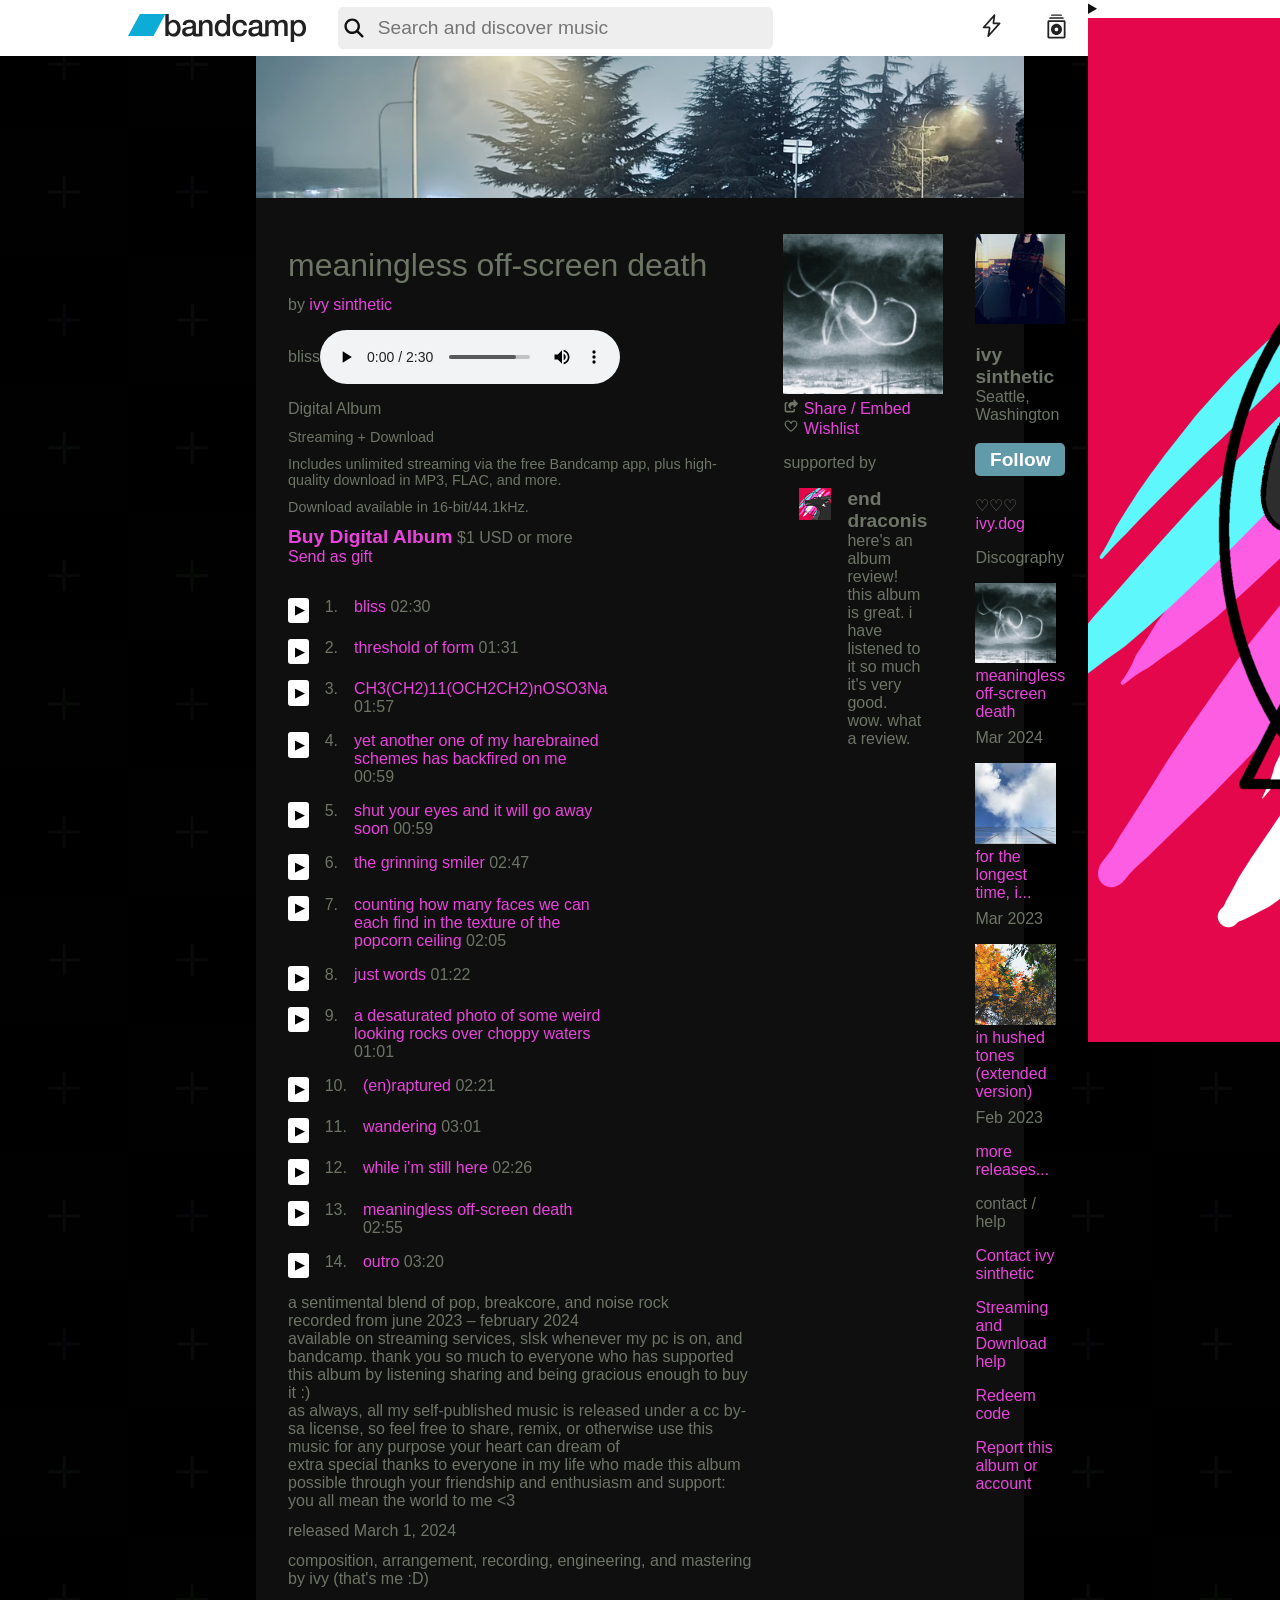
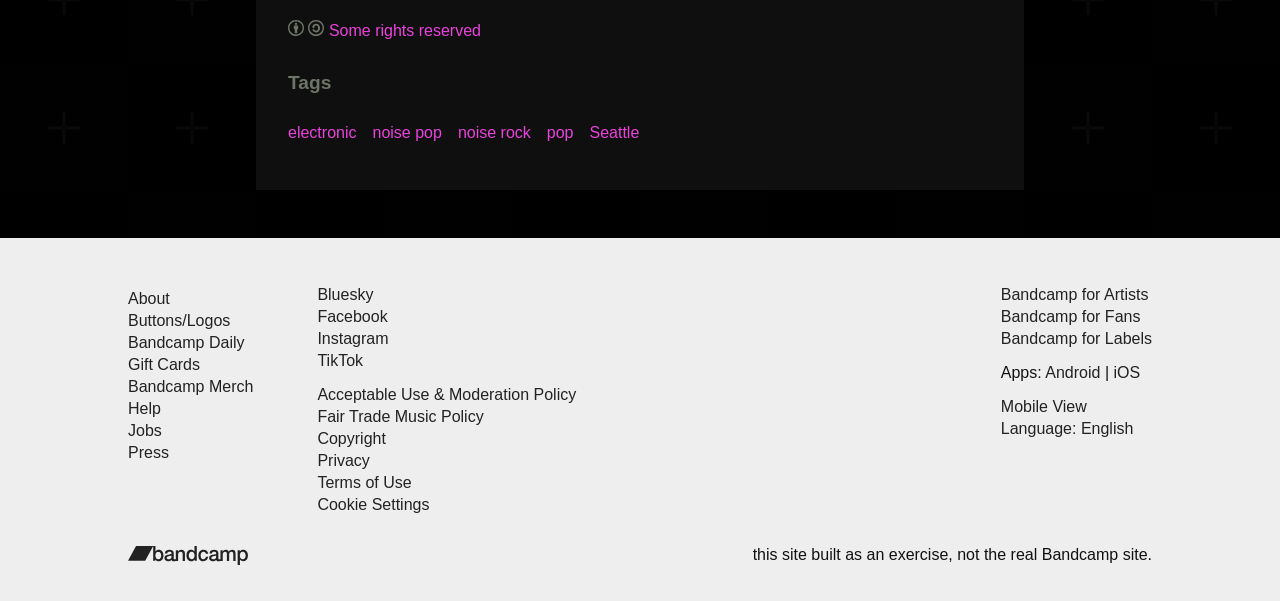
==== bandcamp/index.html @ 506db510 "bandcamp" ====
<!DOCTYPE html>
<html lang="en">
    <head>
        <meta charset="utf-8">
        <meta name="viewport" content="width=device-width, initial-scale=1.0">
        <title>meaningless off-screen death | ivy sinthetic (mimic)</title>
        <base href="/bandcamp/">
        <link href="/reset.css" rel="stylesheet">
        <link href="bandcamp.css" rel="stylesheet">
        <link rel="icon" href="resources/album.avif">
    </head>
    <body>
        <!--
        original page: https://ivysinthetic.bandcamp.com/album/meaningless-off-screen-death (listen to the album!!!)
        
        this project is mimicking a real Bandcamp page for fun and for practice
        
        check the about page for more details (linked in footer)
        -->
        <header>
            <a href="/bandcamp">
                <h1 aria-label="Home">
                    <svg xmlns="http://www.w3.org/2000/svg" width="120" viewBox="0 0 795 125" role="img" aria-label="Bandcamp wordmark">
                        <path fill="var(--blue)" d="M113.88 98.17H0L53.18 0h113.88z" class="tent"></path>
                        <path fill="var(--foreground-light)" d="M166.76 0h15.21v36.44h.27c4.14-6.9 12.81-11.18 20.55-11.18 21.75 0 32.3 17.13 32.3 37.97 0 19.19-9.34 37.27-29.76 37.27-9.34 0-19.35-2.34-23.9-11.73h-.26v9.8h-14.41zm34.03 37.69c-12.8 0-19.35 10.08-19.35 25.26 0 14.36 7.07 25.13 19.35 25.13 13.88 0 19.09-12.7 19.09-25.13-.01-12.97-6.55-25.26-19.1-25.26zm152.15-12.24c-9.07 0-16.95 4.83-21.49 12.7l-.26-.27v-10.5h-14.42v60.8c-8.67.1-9.48.1-10.14.1-2.8 0-3.6-1.53-3.6-5.4V46.17c0-15.04-14.15-20.71-27.63-20.71-15.22 0-30.3 5.38-31.36 23.75h15.2c.68-7.73 6.68-11.32 15.22-11.32 6.14 0 14.28 1.52 14.28 9.66 0 9.25-9.74 8-20.68 10.08-12.82 1.52-26.56 4.42-26.56 22.22 0 13.95 11.2 20.85 23.62 20.85 8.14 0 17.88-2.62 23.9-8.69 1.19 6.49 5.6 8.7 11.73 8.7 2.54 0 7.34-.97 31.14-1.8v-.14h.1v-42.1c0-10.5 6.54-18.78 16.68-18.78 8.94 0 13.21 4.83 13.48 16.01v44.87h15.22v-49c.03-16.02-9.45-24.3-24.4-24.3l-.03-.01Zm-65.1 49.3c0 9.93-10.41 13.52-17.08 13.52-5.34 0-14.02-2.07-14.02-9.11 0-8.29 5.87-10.77 12.41-11.88 6.68-1.24 14.02-1.1 18.69-4.27v11.73Zm167.87 23.82H441.3v-9.66h-.27c-4 8.14-12.68 11.6-21.35 11.6-21.75 0-32.3-16.72-32.3-38.11 0-25.82 14.81-37.14 29.9-37.14 8.67 0 18.28 3.32 22.95 11.18h.27V0h15.21zm-34.03-10.49c13.61 0 19.35-12.84 19.35-25.27 0-15.73-7.34-25.13-19.08-25.13-14.29 0-19.36 13.12-19.36 25.96 0 12.29 5.87 24.44 19.1 24.44zm94.49-36.81c-1.2-8.7-7.34-13.4-15.75-13.4-7.88 0-18.95 4.29-18.95 25.96 0 11.88 5.07 24.44 18.28 24.44 8.81 0 14.95-6.08 16.42-16.3h15.21c-2.8 18.5-13.88 28.72-31.63 28.72-21.62 0-33.5-15.87-33.5-36.86 0-21.53 11.35-38.38 34.04-38.38 16.01 0 29.63 8.29 31.1 25.82h-15.23Zm173.51-25.82c-10 0-16.55 4.56-21.62 11.87-3.07-8.14-10.94-11.87-19.35-11.87-10.95 0-16.69 4.83-21.22 11.87h-.4V27.4h-14.42v60.78c-8.68.1-9.49.1-10.15.1-2.8 0-3.6-1.52-3.6-5.38V46.16c0-15.04-14.15-20.71-27.63-20.71-15.21 0-30.3 5.38-31.37 23.75h15.22c.67-7.73 6.68-11.33 15.22-11.33 6.13 0 14.28 1.53 14.28 9.67 0 9.25-9.75 8-20.7 10.08-12.8 1.52-26.55 4.42-26.55 22.22 0 13.95 11.21 20.85 23.62 20.85 8.14 0 17.89-2.62 23.9-8.69 1.2 6.49 5.6 8.7 11.74 8.7 2.53 0 7.34-.97 30.92-1.8v-.14h.31V56.38c0-11.87 7.21-18.5 15.09-18.5 9.2 0 12.14 5.24 12.14 15.05v45.83h15.21V56.93c0-12.01 4.4-19.05 14.68-19.05 11.88 0 12.55 7.87 12.55 19.2v41.68h15.21V49.48c.01-17.4-8.53-24.03-23.07-24.03zm-105.97 49.3c0 9.93-10.4 13.52-17.08 13.52-5.34 0-14.01-2.08-14.01-9.11 0-8.29 5.87-10.77 12.4-11.88 6.68-1.24 14.02-1.1 18.7-4.27v11.73Zm142.81-47.36h14.41v9.66h.27c4.27-8.14 12.54-11.6 21.35-11.6 21.76 0 32.3 17.12 32.3 37.97 0 19.19-9.35 37.27-29.76 37.27-8.8 0-18.29-3.31-23.09-11.17h-.27v35.6h-15.21V27.4Zm34.03 10.48c-12.81 0-19.35 10.09-19.35 25.27 0 14.35 7.07 25.13 19.35 25.13 13.88 0 19.09-12.7 19.09-25.13 0-12.97-6.55-25.27-19.1-25.27z"></path>
                    </svg>
                </h1>
            </a>
            <label for="search">
                <svg xmlns="http://www.w3.org/2000/svg" viewBox="0 0 640 640" fill="var(--foreground)" role="img" aria-label="Search"><!--!Font Awesome Free v7.3.1 by @fontawesome - https://fontawesome.com License - https://fontawesome.com/license/free Copyright 2026 Fonticons, Inc.-->
                    <path d="M480 272C480 317.9 465.1 360.3 440 394.7L566.6 521.4C579.1 533.9 579.1 554.2 566.6 566.7C554.1 579.2 533.8 579.2 521.3 566.7L394.7 440C360.3 465.1 317.9 480 272 480C157.1 480 64 386.9 64 272C64 157.1 157.1 64 272 64C386.9 64 480 157.1 480 272zM272 416C351.5 416 416 351.5 416 272C416 192.5 351.5 128 272 128C192.5 128 128 192.5 128 272C128 351.5 192.5 416 272 416z"/>
                </svg>
                <input id="search" placeholder="Search and discover music">
            </label>
            
            <a href="404.html" aria-label="Feed">
                <svg data-v-fc423256="" xmlns="http://www.w3.org/2000/svg" width="24" height="24" fill="var(--foreground-light)" viewBox="0 0 24 24" role="img" aria-hidden="true">
                    <path fill-rule="evenodd" stroke="none" d="M10.5 13c.285.338.247.81.172 1.246l-.67 3.894 6.787-7.6H14.02c-.432 0-.985-.009-1.27-.334-.398-.454-.274-.933-.217-1.362l.483-3.67-6.529 7.318h2.707c.442 0 .958.095 1.306.508m4.342-10.206c.09-.684-.757-1.072-1.216-.558l-9.447 10.59a.7.7 0 0 0 .522 1.166h4.493l-1.142 6.643c-.119.693.744 1.11 1.212.585l9.834-11.014a.7.7 0 0 0-.522-1.166H14.02z" clip-rule="evenodd"></path>
                </svg>
            </a>
            <a href="404.html" aria-label="Collection">
                <svg data-v-fc423256="" xmlns="http://www.w3.org/2000/svg" width="24" height="24" fill="var(--foreground-light)" viewBox="0 0 24 24" role="img" aria-hidden="true">
                    <path fill-rule="evenodd" d="M4.657 8.31c0-.7.567-1.269 1.268-1.269H18.91c.7 0 1.268.568 1.268 1.269v13.187c0 .7-.567 1.268-1.268 1.268H5.925c-.7 0-1.268-.568-1.268-1.268zm1.521.253v12.68h12.479V8.563z" clip-rule="evenodd"></path>
                    <path d="M18.64 5.088v.608H6.195v-.608c0-.337.348-.61.778-.61h10.889c.43 0 .778.273.778.61"></path>
                    <path d="M17.084 2.678v.508H7.751v-.508c0-.28.348-.507.778-.507h7.777c.43 0 .778.227.778.507"></path>
                    <path fill-rule="evenodd" d="M12.418 13.33c-.823 0-1.529.683-1.529 1.573s.706 1.573 1.529 1.573c.822 0 1.528-.682 1.528-1.573s-.706-1.573-1.528-1.573m-4.694 1.573c0-2.595 2.08-4.738 4.694-4.738s4.694 2.143 4.694 4.738-2.08 4.74-4.694 4.74-4.694-2.144-4.694-4.74" clip-rule="evenodd"></path>
                </svg>
            </a>
            <details id="profile" aria-label="Profile">
                <summary>
                    <img src="resources/pfp.png" alt="your profile picture">
                </summary>
                <div>
                    <ul>
                        <li>
                            <a href="404.html">
                                <div>end draconis</div>
                                <div>View collection</div>
                            </a>
                        </li>
                        <li>
                            <a href="404.html">Purchases</a>
                        </li>
                        <li class="separator" aria-hidden="true"></li>
                        <li>
                            <a href="404.html">Help</a>
                        </li>
                        <li>
                            <a href="404.html">Settings</a>
                        </li>
                        <li>
                            <a href="404.html">Language: English</a>
                        </li>
                        <li>
                            <a href="404.html">Log Out</a>
                        </li>
                    </ul>
                </div>
            </details>
        </header>
        <main>
            <a href="https://ivysinthetic.bandcamp.com/">
                <img src="resources/theme_background.avif" alt="ivy sinthetic">
            </a>
            <div>
                <div id="track">
                    <h2>meaningless off-screen death</h2>
                    <p>by <a href="https://ivysinthetic.bandcamp.com/">ivy sinthetic</a></p>
                    <!-- im not implementing a custom JS player. <audio> is better anyways. -->
                    <div id="player">
                        <a class="textAnchor" href="https://ivysinthetic.bandcamp.com/track/bliss">bliss</a>
                        <audio controls src="resources/ivy sinthetic - bliss.mp3">
                            <a href="https://ivysinthetic.bandcamp.com/track/bliss">bliss - ivy sinthetic</a>
                        </audio>
                    </div>
                    <a class="textAnchor" href="https://ivysinthetic.bandcamp.com/album/meaningless-off-screen-death">Digital Album</a>
                    <p class="smallText">
                        Streaming + Download
                    </p>
                    <!-- you can't stop me from adding an oxford comma -->
                    <p class="smallText">
                        Includes unlimited streaming via the free Bandcamp app, plus high-quality download
                        in MP3, FLAC, and more.
                    </p>
                    <p class="smallText">
                        Download available in 16-bit/44.1kHz.
                    </p>
                    
                    <a class="bigText" href="https://ivysinthetic.bandcamp.com/album/meaningless-off-screen-death">Buy Digital Album</a> <span>$1 USD or more</span>
                    <br>
                    <a href="https://ivysinthetic.bandcamp.com/album/meaningless-off-screen-death">Send as gift</a>
                    
                    <ul>
                        <li>
                            <button aria-label="Play">▶</button>
                            <span>1.</span>
                            <span>
                                <a href="https://ivysinthetic.bandcamp.com/track/bliss">bliss</a>
                                02:30
                            </span>
                            <span class="hidden">
                                <details>
                                    <summary>lyrics</summary>
                                </details>
                                <a href="https://ivysinthetic.bandcamp.com/track/bliss">buy track</a>
                            </span>
                        </li>
                        <li class="lyrics">
                            <p>
                                it wasn't hard at the start of all of this to imagine that things would change
                                but now that i'm here, i'm not worried anymore

                                it all just washes over me
                                i am filled with

                                bliss
                                and selflessness, all coalescing into a lovely and unsuspecting
                                mist
                                it's never been this clear to me, ah
                            </p>
                        </li>
                        <li>
                            <button aria-label="Play">▶</button>
                            <span>2.</span>
                            <span>
                                <a href="https://ivysinthetic.bandcamp.com/track/threshold-of-form">threshold of form</a>
                                01:31
                            </span>
                            <span class="hidden">
                                <details>
                                    <summary>lyrics</summary>
                                </details>
                                <a href="https://ivysinthetic.bandcamp.com/track/threshold-of-form">buy track</a>
                            </span>
                        </li>
                        <li class="lyrics">
                            <p>
                                how much
                                how loud
                                how hard
                                do you think
                                do you think i'm real yet?

                                how much do i need to bare my soul to you?
                                how loud do i need to scream my songs for you?
                                how hard do i have to let you fuck me?
                                just to think that i'm real
                            </p>
                        </li>
                        <li>
                            <button aria-label="Play">▶</button>
                            <span>3.</span>
                            <span>
                                <a href="https://ivysinthetic.bandcamp.com/track/ch3-ch2-11-och2ch2-noso3na">CH3(CH2)11(OCH2CH2)nOSO3Na</a>
                                01:57
                            </span>
                            <span class="hidden">
                                <details>
                                    <summary>lyrics</summary>
                                </details>
                                <a href="https://ivysinthetic.bandcamp.com/track/ch3-ch2-11-och2ch2-noso3na">buy track</a>
                            </span>
                        </li>
                        <li class="lyrics">
                            <p>
                                i wash my hands
                                it won't come off
                                wash my hands
                                it won't come off

                                it's hard to wake up on days like this
                                with a bullet to bite and my head on backwards

                                i wash my hands but it wont come off
                                my skin is hanging on to my bones

                                why can't you just tell me your intentions
                                it's hard enough as it is
                                the ridges of your soul collapsing inward

                                i wash my hands but it wont come off
                                my skin is hanging on to my bones
                            </p>
                        </li>
                        <li>
                            <button aria-label="Play">▶</button>
                            <span>4.</span>
                            <span>
                                <a href="https://ivysinthetic.bandcamp.com/track/yet-another-one-of-my-harebrained-schemes-has-backfired-on-me">yet another one of my harebrained schemes has backfired on me</a>
                                00:59
                            </span>
                            <span class="hidden">
                                <details>
                                    <summary>lyrics</summary>
                                </details>
                                <a href="https://ivysinthetic.bandcamp.com/track/yet-another-one-of-my-harebrained-schemes-has-backfired-on-me">buy track</a>
                            </span>
                        </li>
                        <li class="lyrics">
                            <p>
                                are you here at all?
                                will you stick around and watch it fall on you?
                                did you think you could just use me like a tool of yours?

                                well maybe you're right and maybe i am
                                just another fucking tool of yours
                                and maybe you're right, but maybe i am
                                just another human too, you know
                            </p>
                        </li>
                        <li>
                            <button aria-label="Play">▶</button>
                            <span>5.</span>
                            <span>
                                <a href="https://ivysinthetic.bandcamp.com/track/shut-your-eyes-and-it-will-go-away-soon">shut your eyes and it will go away soon</a>
                                00:59
                            </span>
                            <span class="hidden">
                                <details>
                                    <summary>lyrics</summary>
                                </details>
                                <a href="https://ivysinthetic.bandcamp.com/track/shut-your-eyes-and-it-will-go-away-soon">buy track</a>
                            </span>
                        </li>
                        <li class="lyrics">
                            <p>
                                is there anything worse than this?
                                i don't think so
                                if i could go back in time i would

                                if there's any hope for me left here, i'll find it
                                if there's any reason left for me to be

                                you've been treading water all the while
                                you'll miss everything with your eyes glued shut!
                            </p>
                        </li>
                        <li>
                            <button aria-label="Play">▶</button>
                            <span>6.</span>
                            <span>
                                <a href="https://ivysinthetic.bandcamp.com/track/the-grinning-smiler">the grinning smiler</a>
                                02:47
                            </span>
                            <span class="hidden">
                                <details>
                                    <summary>lyrics</summary>
                                </details>
                                <a href="https://ivysinthetic.bandcamp.com/track/the-grinning-smiler">buy track</a>
                            </span>
                        </li>
                        <li class="lyrics">
                            <p>
                                for the life of me
                                it's your face i really need to see
                                i won't forget that look you gave was straight up mean
                                i am getting overwhelmed, i turn away it's hard to tell
                                i hide behind the jackets you bought winter last year

                                i'm piercing your floorboards and slinking away
                                you don't have any clue just how much i love your face
                                can't i just keep staring don't make me leave
                                oh no it's so cruel, oh well i
                                really can't complain despite having so many regrets
                                i'm so god damn happy

                                i'm grinning as i watch from afar
                                smile so big i don't care if i get noticed
                                i will listen to your breathing
                                feel it on my own skin
                                ah, it's not fair, it's not fair,
                                but i can't stop smiling it just hurts

                                what i want? it's hard to say
                                but you'll see soon what i have in store
                                ah, my heart's racing after all these years

                                come here, you
                                this is what i have been waiting for
                                since you first moved in three years ago
                                but if i'm being honest, i kinda thought this would never really happen
                                but wow, look, here we are
                                hey come back here
                                why are you running from me
                                oh my god, this is so much fun
                                i just sank my teeth into your neck
                                ah!

                                grinning as i bite down hard
                                i smile so big i don't care if i get noticed
                                i will listen to your choking
                                your blood on my own skin
                                ah, i'm so glad i'm so relieved
                                my dreams came true and i could just die

                                you lie on the floor
                                in this flowing gentle scarlet mirror

                                ah
                                ah
                                ah
                            </p>
                        </li>
                        <li>
                            <button aria-label="Play">▶</button>
                            <span>7.</span>
                            <span>
                                <a href="https://ivysinthetic.bandcamp.com/track/counting-how-many-faces-we-can-each-find-in-the-texture-of-the-popcorn-ceiling">counting how many faces we can each find in the texture of the popcorn ceiling</a>
                                02:05
                            </span>
                            <span class="hidden">
                                <details>
                                    <summary>lyrics</summary>
                                </details>
                                <a href="https://ivysinthetic.bandcamp.com/track/counting-how-many-faces-we-can-each-find-in-the-texture-of-the-popcorn-ceiling">buy track</a>
                            </span>
                        </li>
                        <li class="lyrics">
                            <p>
                                shotguns and wedding rings
                                two things i've never seen

                                as we lie here
                                your skin lullabies me

                                your electric hum
                                my radiosity
                                enough is enough
                                you slam me up against the wall of your room
                            </p>
                        </li>
                        <li>
                            <button aria-label="Play">▶</button>
                            <span>8.</span>
                            <span>
                                <a href="https://ivysinthetic.bandcamp.com/track/just-words">just words</a>
                                01:22
                            </span>
                            <span class="hidden">
                                <details>
                                    <summary>lyrics</summary>
                                </details>
                                <a href="https://ivysinthetic.bandcamp.com/track/just-words">buy track</a>
                            </span>
                        </li>
                        <li class="lyrics">
                            <p>
                                i don't believe a word you say to me
                                my friends, they seem so far away
                                in the end it's just words
                                in the end we're all just

                                dust
                                just dust
                                your friend
                                i'll be, oh
                            </p>
                        </li>
                        <li>
                            <button aria-label="Play">▶</button>
                            <span>9.</span>
                            <span>
                                <a href="https://ivysinthetic.bandcamp.com/track/a-desaturated-photo-of-some-weird-looking-rocks-over-choppy-waters">a desaturated photo of some weird looking rocks over choppy waters</a>
                                01:01
                            </span>
                            <span class="hidden">
                                <details>
                                    <summary>lyrics</summary>
                                </details>
                                <a href="https://ivysinthetic.bandcamp.com/track/a-desaturated-photo-of-some-weird-looking-rocks-over-choppy-waters">buy track</a>
                            </span>
                        </li>
                        <li class="lyrics">
                            <p>
                                that rock formation, a scattered memory
                                i can't believe that this light ever touched me
                                after diffusing and bouncing around the lens
                                what's left and what is to come still curious questions

                                assuming the worst and stacking expectations higher, and higher, yeah!
                                waiting for them all to come crashing down
                                i know you've been holding it all in since you were just a kid
                                but you don't have to worry about me
                            </p>
                        </li>
                        <li>
                            <button aria-label="Play">▶</button>
                            <span>10.</span>
                            <span>
                                <a href="https://ivysinthetic.bandcamp.com/track/en-raptured">(en)raptured</a>
                                02:21
                            </span>
                            <span class="hidden">
                                <details>
                                    <summary>lyrics</summary>
                                </details>
                                <a href="https://ivysinthetic.bandcamp.com/track/en-raptured">buy track</a>
                            </span>
                        </li>
                        <li class="lyrics">
                            <p>
                                measured footsteps escaping from where i slept
                                as you make your exit, floating angel on the carpet

                                we won't ever be like this again
                                but it will live in the background
                                toxic radiation

                                your awkward glances, half committed gestures
                                as if you can't decide which emotion to confide in

                                we won't ever be like that again
                                but there are things that are more real
                                we will be just fine
                            </p>
                        </li>
                        <li>
                            <button aria-label="Play">▶</button>
                            <span>11.</span>
                            <span>
                                <a href="https://ivysinthetic.bandcamp.com/track/wandering">wandering</a>
                                03:01
                            </span>
                            <span class="hidden">
                                <a href="https://ivysinthetic.bandcamp.com/track/wandering">buy track</a>
                            </span>
                        </li>
                        <li>
                            <button aria-label="Play">▶</button>
                            <span>12.</span>
                            <span>
                                <a href="https://ivysinthetic.bandcamp.com/track/while-im-still-here">while i'm still here</a>
                                02:26
                            </span>
                            <span class="hidden">
                                <details>
                                    <summary>lyrics</summary>
                                </details>
                                <a href="https://ivysinthetic.bandcamp.com/track/while-im-still-here">buy track</a>
                            </span>
                        </li>
                        <li class="lyrics">
                            <p>
                                painful memories of people who have long forgotten me
                                i've said some awful things
                                regret you know it stings

                                but you say that i'm so sweet, oh
                                i'm finding this so hard to believe
                                'cause it's really so easy
                                so let's stay together while i'm still here

                                i don't want your pity, forgiveness, or your anything
                                'cause really i'm not so innocent
                                i'm really not so innocent

                                but you say that i'm so sweet
                                and i'm finding this so hard to believe
                                cause it's really so easy
                                so let's stay together while i'm still here
                            </p>
                        </li>
                        <li>
                            <button aria-label="Play">▶</button>
                            <span>13.</span>
                            <span>
                                <a href="https://ivysinthetic.bandcamp.com/track/meaningless-off-screen-death">meaningless off-screen death</a>
                                02:55
                            </span>
                            <span class="hidden">
                                <details>
                                    <summary>lyrics</summary>
                                </details>
                                <a href="https://ivysinthetic.bandcamp.com/track/meaningless-off-screen-death">buy track</a>
                            </span>
                        </li>
                        <li class="lyrics">
                            <p>
                                why are you always trying to find a reason why you're wrong?
                                don't you know that i know that i'd say something?
                                i don't understand why everything happens for a reason in your mind
                                sometimes things can happen off-screen
                            </p>
                        </li>
                        <li>
                            <button aria-label="Play">▶</button>
                            <span>14.</span>
                            <span>
                                <a href="https://ivysinthetic.bandcamp.com/track/outro">outro</a>
                                03:20
                            </span>
                            <span class="hidden">
                                <a href="https://ivysinthetic.bandcamp.com/track/outro">buy track</a>
                            </span>
                        </li>
                    </ul>
                    <p>
                        a sentimental blend of pop, breakcore, and noise rock
                        <br>
                        recorded from june 2023 &ndash; february 2024
                        <br>
                        available on streaming services, slsk whenever my pc is on, and bandcamp. thank you
                        so much to everyone who has supported this album by listening sharing and being
                        gracious enough to buy it :)
                        <br>
                        as always, all my self-published music is released under a cc by-sa license, so
                        feel free to share, remix, or otherwise use this music for any purpose your heart
                        can dream of
                        <br>
                        extra special thanks to everyone in my life who made this album possible through
                        your friendship and enthusiasm and support: you all mean the world to me &lt;3
                    </p>
                    <p>
                        released March 1, 2024
                    </p>
                    <p>
                        composition, arrangement, recording, engineering, and mastering by ivy (that's me :D)
                    </p>
                    <a id="copyright" href="https://creativecommons.org/licenses/by-sa/4.0/">
                        <svg xmlns="http://www.w3.org/2000/svg" viewbox="0 0 30 30" role="img" aria-hidden="true" fill="var(--theme-text)">
                            <path d="M14.973 0c4.213 0 7.768 1.446 10.66 4.34C28.544 7.25 30 10.803 30 15c0 4.215-1.43 7.723-4.287 10.526C22.678 28.51 19.098 30 14.973 30c-4.054 0-7.571-1.474-10.553-4.42C1.474 22.633 0 19.107 0 15S1.474 7.34 4.42 4.34C7.313 1.446 10.83 0 14.973 0zm.054 2.706c-3.41 0-6.295 1.196-8.652 3.589-2.447 2.5-3.67 5.402-3.67 8.706 0 3.321 1.214 6.196 3.642 8.624 2.429 2.429 5.322 3.642 8.679 3.642 3.339 0 6.25-1.222 8.732-3.67 2.358-2.267 3.536-5.133 3.536-8.598 0-3.41-1.197-6.311-3.589-8.705-2.392-2.392-5.285-3.588-8.678-3.588zm4.018 8.57v6.134H17.33v7.286h-4.66V17.41h-1.714v-6.134a.93.93 0 01.28-.683.933.933 0 01.684-.281h6.161c.25 0 .474.093.67.28a.912.912 0 01.294.684zM12.91 7.42c0-1.41.696-2.116 2.09-2.116s2.09.705 2.09 2.116c0 1.393-.697 2.09-2.09 2.09-1.393 0-2.09-.697-2.09-2.09z"></path>
                        </svg>
                        <svg xmlns="http://www.w3.org/2000/svg" viewbox="0 0 30 30" role="img" aria-hidden="true" fill="var(--theme-text)">
                            <path d="M14.973 0c4.196 0 7.75 1.455 10.66 4.366C28.544 7.26 30 10.804 30 15c0 4.197-1.43 7.714-4.287 10.553C22.696 28.518 19.115 30 14.973 30c-4.054 0-7.571-1.473-10.553-4.42C1.474 22.634 0 19.108 0 15c0-4.088 1.474-7.633 4.42-10.633C7.33 1.455 10.848 0 14.973 0zm.054 2.706c-3.41 0-6.295 1.205-8.652 3.616-2.447 2.483-3.67 5.375-3.67 8.678 0 3.34 1.214 6.214 3.642 8.625 2.429 2.43 5.322 3.643 8.679 3.643 3.339 0 6.25-1.223 8.732-3.67 2.358-2.285 3.536-5.151 3.536-8.598 0-3.428-1.197-6.321-3.589-8.678-2.375-2.412-5.268-3.616-8.678-3.616zM8.33 12.884c.286-1.84 1.026-3.264 2.223-4.273 1.196-1.008 2.651-1.513 4.366-1.513 2.356 0 4.232.76 5.625 2.277 1.393 1.517 2.09 3.464 2.09 5.839 0 2.304-.724 4.219-2.17 5.745-1.447 1.526-3.321 2.29-5.626 2.29-1.696 0-3.16-.508-4.392-1.527-1.233-1.018-1.973-2.464-2.224-4.339H12c.09 1.822 1.187 2.733 3.295 2.733 1.053 0 1.902-.456 2.544-1.366.644-.91.965-2.126.965-3.643 0-1.59-.294-2.799-.883-3.63-.59-.83-1.437-1.245-2.545-1.245-2.001 0-3.126.884-3.375 2.651h1.098l-2.973 2.973-2.973-2.973H8.33z"></path>
                        </svg>
                        Some rights reserved
                    </a>
                    <p class="bigText">
                        Tags
                    </p>
                    <ul id="tags">
                        <li><a href="https://bandcamp.com/discover/electronic?from=tralbum&artist=849363108">electronic</a></li>
                        <li><a href="https://bandcamp.com/discover/noise-pop?from=tralbum&artist=849363108">noise pop</a></li>
                        <li><a href="https://bandcamp.com/discover/noise-rock?from=tralbum&artist=849363108">noise rock</a></li>
                        <li><a href="https://bandcamp.com/discover/pop?from=tralbum&artist=849363108">pop</a></li>
                        <li><a href="https://bandcamp.com/discover/seattle?from=tralbum&artist=849363108">Seattle</a></li>
                    </ul>
                </div>
                <div id="album">
                    <img src="resources/album.avif" alt="meaningless off-screen death album cover">
                    <span>
                        <a href="https://ivysinthetic.bandcamp.com/album/meaningless-off-screen-death">
                            <svg xmlns="http://www.w3.org/2000/svg" viewBox="0 0 640 640" fill="var(--theme-text)" role="img" aria-hidden="true"><!--!Font Awesome Free v7.3.1 by @fontawesome - https://fontawesome.com License - https://fontawesome.com/license/free Copyright 2026 Fonticons, Inc.-->
                                <path d="M416.5 88L416.5 160L352.5 160C273 160 208.5 224.5 208.5 304C208.5 397.4 291.3 438.8 309.1 446.6C311.3 447.6 313.7 448 316.2 448L318.7 448C328.5 448 336.5 440 336.5 430.2C336.5 421.9 330.6 414.7 323.7 409.9C314.8 403.7 304.5 391.7 304.5 369.4C304.5 324.4 341 287.9 386 287.9L416.5 287.9L416.5 359.9C416.5 369.6 422.3 378.4 431.3 382.1C440.3 385.8 450.6 383.8 457.5 376.9L593.5 240.9C602.9 231.5 602.9 216.3 593.5 207L457.5 71C450.6 64.1 440.3 62.1 431.3 65.8C422.3 69.5 416.5 78.3 416.5 88zM144.5 160C100.3 160 64.5 195.8 64.5 240L64.5 496C64.5 540.2 100.3 576 144.5 576L400.5 576C444.7 576 480.5 540.2 480.5 496L480.5 464C480.5 446.3 466.2 432 448.5 432C430.8 432 416.5 446.3 416.5 464L416.5 496C416.5 504.8 409.3 512 400.5 512L144.5 512C135.7 512 128.5 504.8 128.5 496L128.5 240C128.5 231.2 135.7 224 144.5 224L160.5 224C178.2 224 192.5 209.7 192.5 192C192.5 174.3 178.2 160 160.5 160L144.5 160z"/>
                            </svg>
                            Share / Embed
                        </a>
                    </span>
                    &emsp;
                    <span>
                        <a href="https://ivysinthetic.bandcamp.com/album/meaningless-off-screen-death">
                            <svg xmlns="http://www.w3.org/2000/svg" viewBox="0 0 640 640" fill="var(--theme-text)" role="img" aria-hidden="true"><!--!Font Awesome Free v7.3.1 by @fontawesome - https://fontawesome.com License - https://fontawesome.com/license/free Copyright 2026 Fonticons, Inc.-->
                                <path d="M442.9 144C415.6 144 389.9 157.1 373.9 179.2L339.5 226.8C335 233 327.8 236.7 320.1 236.7C312.4 236.7 305.2 233 300.7 226.8L266.3 179.2C250.3 157.1 224.6 144 197.3 144C150.3 144 112.2 182.1 112.2 229.1C112.2 279 144.2 327.5 180.3 371.4C221.4 421.4 271.7 465.4 306.2 491.7C309.4 494.1 314.1 495.9 320.2 495.9C326.3 495.9 331 494.1 334.2 491.7C368.7 465.4 419 421.3 460.1 371.4C496.3 327.5 528.2 279 528.2 229.1C528.2 182.1 490.1 144 443.1 144zM335 151.1C360 116.5 400.2 96 442.9 96C516.4 96 576 155.6 576 229.1C576 297.7 533.1 358 496.9 401.9C452.8 455.5 399.6 502 363.1 529.8C350.8 539.2 335.6 543.9 320 543.9C304.4 543.9 289.2 539.2 276.9 529.8C240.4 502 187.2 455.5 143.1 402C106.9 358.1 64 297.7 64 229.1C64 155.6 123.6 96 197.1 96C239.8 96 280 116.5 305 151.1L320 171.8L335 151.1z"/>
                            </svg>
                            Wishlist</a>
                    </span>
                    <p>
                        supported by
                    </p>
                    <ul id="reviews">
                        <li>
                            <img src="resources/pfp.png">
                            <p>
                                <a class="bigText textAnchor" href="https://bandcamp.com/enddragon438">end draconis</a>
                                here's an album review! this album is great. i have listened to it so much
                                it's very good. wow. what a review.
                            </p>
                        </li>
                    </ul>
                    <!-- i'm not doin all that. to many images. -->
                </div>
                <div id="artist">
                    <img src="resources/artist.jpg" alt="ivy sinthetic artist photo">
                    <p>
                        <span class="bigText">ivy sinthetic</span>
                        <br>
                        Seattle, Washington
                    </p>
                    
                    <button id="follow">Follow</button>
                    
                    <p>
                        ♡♡♡
                        <br>
                        <a href="https://ivy.dog/">ivy.dog</a>
                    </p>
                    <p>
                        Discography
                    </p>
                    <ul>
                        <li>
                            <a href="https://ivysinthetic.bandcamp.com/album/meaningless-off-screen-death">
                                <img src="resources/album.avif">
                                meaningless off-screen death
                            </a>
                            <span>Mar 2024</span>
                        </li>
                        <li>
                            <a href="https://ivysinthetic.bandcamp.com/track/for-the-longest-time-i">
                                <img src="resources/album2.jpg">
                                for the longest time, i...
                            </a>
                            <span>Mar 2023</span>
                        </li>
                        <li>
                            <a href="https://ivysinthetic.bandcamp.com/track/in-hushed-tones-extended-version">
                                <img src="resources/album3.jpg">
                                in hushed tones (extended version)
                            </a>
                            <span>Feb 2023</span>
                        </li>
                    </ul>
                    <a href="https://ivysinthetic.bandcamp.com/music">more releases...</a>
                    <p>
                        contact / help
                    </p>
                    <ul>
                        <li><a href="404.html">Contact ivy sinthetic</a></li>
                        <li><a href="404.html">Streaming and Download help</a></li>
                        <li><a href="404.html">Redeem code</a></li>
                        <li><a href="404.html">Report this album or account</a></li>
                    </ul>
                </div>
            </div>
        </main>
        <footer>
            <!-- i don't care about bandcamp daily or the radio thing or whatever. it's another row. who give a shit. -->
            <div>
                <ul>
                    <li><a href="about.html">About</a></li>
                    <li><a href="404.html">Buttons/Logos</a></li>
                    <li><a href="404.html">Bandcamp Daily</a></li>
                    <li><a href="404.html">Gift Cards</a></li>
                    <li><a href="404.html">Bandcamp Merch</a></li>
                    <li><a href="404.html">Help</a></li>
                    <li><a href="none.html">Jobs</a></li>
                    <li><a href="404.html">Press</a></li>
                </ul>
                <div>
                    <ul>
                        <li><a href="404.html">Bluesky</a></li>
                        <li><a href="404.html">Facebook</a></li>
                        <li><a href="404.html">Instagram</a></li>
                        <li><a href="404.html">TikTok</a></li>
                    </ul>
                    <ul>
                        <li><a href="404.html">Acceptable Use & Moderation Policy</a></li>
                        <li><a href="404.html">Fair Trade Music Policy</a></li>
                        <li><a href="copyright.html">Copyright</a></li>
                        <li><a href="404.html">Privacy</a></li>
                        <li><a href="404.html">Terms of Use</a></li>
                        <li><a href="404.html">Cookie Settings</a></li>
                    </ul>
                </div>
                <div>
                    <ul>
                        <li><a href="404.html">Bandcamp for Artists</a></li>
                        <li><a href="404.html">Bandcamp for Fans</a></li>
                        <li><a href="404.html">Bandcamp for Labels</a></li>
                    </ul>
                    <span>Apps: <a href="404.html">Android</a> | <a href="404.html">iOS</a></span>
                    <ul>
                        <li><a href="404.html">Mobile View</a></li>
                        <li><a href="#">Language: English</a></li>
                    </ul>
                </div>
            </div>
            <div>
                <a href="/bandcamp" aria-label="home">
                    <svg xmlns="http://www.w3.org/2000/svg" width="120" viewBox="0 0 795 125" role="img" aria-label="Bandcamp wordmark">
                        <path fill="var(--foreground-light)" d="M113.88 98.17H0L53.18 0h113.88z" class="tent"></path>
                        <path fill="var(--foreground-light)" d="M166.76 0h15.21v36.44h.27c4.14-6.9 12.81-11.18 20.55-11.18 21.75 0 32.3 17.13 32.3 37.97 0 19.19-9.34 37.27-29.76 37.27-9.34 0-19.35-2.34-23.9-11.73h-.26v9.8h-14.41zm34.03 37.69c-12.8 0-19.35 10.08-19.35 25.26 0 14.36 7.07 25.13 19.35 25.13 13.88 0 19.09-12.7 19.09-25.13-.01-12.97-6.55-25.26-19.1-25.26zm152.15-12.24c-9.07 0-16.95 4.83-21.49 12.7l-.26-.27v-10.5h-14.42v60.8c-8.67.1-9.48.1-10.14.1-2.8 0-3.6-1.53-3.6-5.4V46.17c0-15.04-14.15-20.71-27.63-20.71-15.22 0-30.3 5.38-31.36 23.75h15.2c.68-7.73 6.68-11.32 15.22-11.32 6.14 0 14.28 1.52 14.28 9.66 0 9.25-9.74 8-20.68 10.08-12.82 1.52-26.56 4.42-26.56 22.22 0 13.95 11.2 20.85 23.62 20.85 8.14 0 17.88-2.62 23.9-8.69 1.19 6.49 5.6 8.7 11.73 8.7 2.54 0 7.34-.97 31.14-1.8v-.14h.1v-42.1c0-10.5 6.54-18.78 16.68-18.78 8.94 0 13.21 4.83 13.48 16.01v44.87h15.22v-49c.03-16.02-9.45-24.3-24.4-24.3l-.03-.01Zm-65.1 49.3c0 9.93-10.41 13.52-17.08 13.52-5.34 0-14.02-2.07-14.02-9.11 0-8.29 5.87-10.77 12.41-11.88 6.68-1.24 14.02-1.1 18.69-4.27v11.73Zm167.87 23.82H441.3v-9.66h-.27c-4 8.14-12.68 11.6-21.35 11.6-21.75 0-32.3-16.72-32.3-38.11 0-25.82 14.81-37.14 29.9-37.14 8.67 0 18.28 3.32 22.95 11.18h.27V0h15.21zm-34.03-10.49c13.61 0 19.35-12.84 19.35-25.27 0-15.73-7.34-25.13-19.08-25.13-14.29 0-19.36 13.12-19.36 25.96 0 12.29 5.87 24.44 19.1 24.44zm94.49-36.81c-1.2-8.7-7.34-13.4-15.75-13.4-7.88 0-18.95 4.29-18.95 25.96 0 11.88 5.07 24.44 18.28 24.44 8.81 0 14.95-6.08 16.42-16.3h15.21c-2.8 18.5-13.88 28.72-31.63 28.72-21.62 0-33.5-15.87-33.5-36.86 0-21.53 11.35-38.38 34.04-38.38 16.01 0 29.63 8.29 31.1 25.82h-15.23Zm173.51-25.82c-10 0-16.55 4.56-21.62 11.87-3.07-8.14-10.94-11.87-19.35-11.87-10.95 0-16.69 4.83-21.22 11.87h-.4V27.4h-14.42v60.78c-8.68.1-9.49.1-10.15.1-2.8 0-3.6-1.52-3.6-5.38V46.16c0-15.04-14.15-20.71-27.63-20.71-15.21 0-30.3 5.38-31.37 23.75h15.22c.67-7.73 6.68-11.33 15.22-11.33 6.13 0 14.28 1.53 14.28 9.67 0 9.25-9.75 8-20.7 10.08-12.8 1.52-26.55 4.42-26.55 22.22 0 13.95 11.21 20.85 23.62 20.85 8.14 0 17.89-2.62 23.9-8.69 1.2 6.49 5.6 8.7 11.74 8.7 2.53 0 7.34-.97 30.92-1.8v-.14h.31V56.38c0-11.87 7.21-18.5 15.09-18.5 9.2 0 12.14 5.24 12.14 15.05v45.83h15.21V56.93c0-12.01 4.4-19.05 14.68-19.05 11.88 0 12.55 7.87 12.55 19.2v41.68h15.21V49.48c.01-17.4-8.53-24.03-23.07-24.03zm-105.97 49.3c0 9.93-10.4 13.52-17.08 13.52-5.34 0-14.01-2.08-14.01-9.11 0-8.29 5.87-10.77 12.4-11.88 6.68-1.24 14.02-1.1 18.7-4.27v11.73Zm142.81-47.36h14.41v9.66h.27c4.27-8.14 12.54-11.6 21.35-11.6 21.76 0 32.3 17.12 32.3 37.97 0 19.19-9.35 37.27-29.76 37.27-8.8 0-18.29-3.31-23.09-11.17h-.27v35.6h-15.21V27.4Zm34.03 10.48c-12.81 0-19.35 10.09-19.35 25.27 0 14.35 7.07 25.13 19.35 25.13 13.88 0 19.09-12.7 19.09-25.13 0-12.97-6.55-25.27-19.1-25.27z"></path>
                    </svg>
                </a>
                <span>
                    this site built as an exercise, not the real Bandcamp site.
                </span>
            </div>
        </footer>
    </body>
</html>
---- bandcamp/bandcamp.css ----
/*
i dream of the day using keywords inside calc() gets
added to the CSS standard

we're close.... so close.......
*/

:root {
    --foreground: #aaa;
    --foreground-light: #fff;
    --background: #222222;
    --background-light: #333333;
    --background-lightest: #464646;
    --blue: #0CACD7;
    --light-blue: #619AA9;
    --white: #fff;
    --black: #000;
    
    --theme-background-image: url("resources/bg.jpg");
    --theme-background: #0F0F0F;
    --theme-text: #6D7566;
    --theme-anchor: #EA43DD;
}

@media (prefers-color-scheme: light) {
    :root {
        --foreground: #111;
        --foreground-light: #222;
        --background: #fff;
        --background-light: #eee;
        --background-lightest: #eee;
        
        --theme-background-light: #929292;
        --theme-text-light: #222222;
        --theme-anchor-light: #222222;
    }
}

body {
    background: var(--theme-background-image);
    color: var(--foreground);
    font-family: "Helvetica", "Arial", sans-serif;
}

h2 {
    font-size: 2em;
    font-weight: normal;
    margin: 0.4em 0;
}

a:any-link {
    color: var(--foreground);
    text-decoration: none;
    
    &:hover {
        text-decoration: underline;
    }
}

header {
    display: flex;
    flex-flow: row nowrap;
    align-items: center;
    
    height: 3.5em;
    padding: 0 10%;
    
    background-color: var(--background);
    
    & > * {
        display: block;
        
        &:not(label):hover {
            background-color: var(--background-light);
        }
    }
    
    & a {
        height: 100%;
        min-width: 4em;
        align-content: center;
    }
    
    & > a svg {
        height: 50%;
        width: 100%;
    }
    
    & > a:first-of-type:hover {
        background-color: transparent;
    }
    
    & > a h1 {
        height: 100%;
        display: flex;
        align-items: center;
    }
    
    & > label {
        display: flex;
        flex-flow: row nowrap;
        align-items: center;
        
        height: 75%;
        
        margin-right: auto;
        margin-left: 2em;
        padding: 0 0.25em;
        
        background-color: var(--background-light);
        border-radius: 5px;
        
        & > svg {
            height: 1.5em;
        }
        
        & > input {
            background-color: transparent;
            color: var(--foreground);
            border: none;
            
            height: 100%;
            width: 20em;
            
            margin: 0 0.5em;
            
            font-size: 1.2em;
        }
    }
    
    & #profile {
        height: 100%;
        width: 4em;
        position: relative;
        
        &:open {
            background-color: var(--background-light);
        }
        
        & summary {
            display: flex;
            height: 100%;
            align-items: center;
            justify-content: center;
            
            &::marker {
                content: "";
            }
            
            & img {
                margin: auto;
                height: 80%;
                clip-path: circle(50%);
            }
        }
        
        & > div {
            background-color: var(--background-light);
            color: var(--foreground-light);
            width: max-content;
            position: absolute;
            right: 0;
            padding: 0.5em 0;
            border-top: solid 2px var(--background-lightest);
            
            & a {
                color: var(--foreground-light);
            }
            
            & ul {
                list-style-type: none;
                padding-left: 0;
            }
            
            & li {
                padding: 0.4em 0.5em;
                padding-right: 4em;
                
                &:not(.separator):hover {
                    background-color: var(--background-lightest);
                }
                
                /* Small "View collection text. just not putting a class there cause i'm not doin it again */
                & div:nth-of-type(2) {
                    font-size: 0.7em;
                }
            }
            
            & li.separator {
                padding: 0;
                border-bottom: 2px solid var(--background-lightest);
                margin: 0.4em 0;
            }
        }
    }
}

main {
    max-width: 60%;
    margin: auto;
    margin-bottom: 3em;
    
    
    background-color: var(--theme-background);
    color: var(--theme-text);
    
    & a:any-link {
        color: var(--theme-anchor);
    }
    
    & a.textAnchor {
        color: var(--theme-text);
    }
    
    & .smallText {
        font-size: 0.9em;
    }
    
    & .bigText {
        font-size: 1.2em;
        font-weight: bold;
    }
    
    & > a {
        display: block;
        grid-column: 1 / 4;
        width: 100%;
        
        & img {
            width: 100%;
        }
    }
    
    & > div {
        display: grid;
        grid-template-columns: 3fr 3fr 1fr;
        gap: 2em;
        
        padding: 2em;
    }
    
    & #track {
        & br {
            margin: 1em 0;
        }
        
        & #player {
            display: flex;
            flex-flow: row nowrap;
            align-items: center;
            margin: 1em 0;
        }
        
        & p:not(:first-of-type) {
            margin: 0.75em 0;
        }
        
        & > ul {
            margin-top: 2em;
            
            list-style-type: none;
            
            & li {
                display: flex;
                flex-flow: row;
                align-items: flex-start;
                gap: 1em;
                
                margin: 1em 0;
                
                & button {
                    padding: 0.2em 0.3em 0.2em 0.5em;
                    line-height: 1.5em;
                    
                    background-color: var(--white);
                    color: var(--black);
                    
                    border-radius: 3px;
                    border: none;
                    
                    cursor: pointer;
                }
                
                & .hidden {
                    display: flex;
                    flex-flow: row nowrap;
                    justify-content: space-around;
                    gap: 1em;
                    
                    min-width: 8em;
                    
                    margin-left: auto;
                    
                    visibility: hidden; /* reserve space, but don't display */
                    
                    & details {                        
                        color: var(--theme-anchor);
                        
                        height: 100%;
                        
                        & summary {
                            &::marker {
                                content: "";
                            }
                            
                            &:hover {
                                text-decoration: underline;
                            }
                        }
                    }
                    
                    & a {
                        margin-left: auto;
                    }
                }
                
                &:hover .hidden {
                    visibility: visible;
                }
                
                &.lyrics {
                    display: none;
                    
                    margin-left: 2em;
                    
                    white-space: pre-line;
                    
                    & p {
                        margin-bottom: 1em;
                    }
                }
                
                &:has(details[open]) + .lyrics {
                    display: flex;
                }
            }
        }
        
        #copyright {
            display: block;
            margin: 2em 0;
            
            & svg {
                display: inline-block;
                
                height: 1em;
                width: 1em;
                
                color: var(--theme-text);
            }
        }
        
        #tags {
            display: flex;
            flex-flow: row nowrap;
            gap: 1em;
            
            margin: 0;
            
            list-style-type: none;
        }
    }
    
    & #album {
        & img {
            width: 100%;
        }
        
        & svg {
            height: 1em;
            width: 1em;
        }
        
        & > p {
            margin: 1em 0;
        }
        
        & #reviews {
            list-style-type: none;
            margin: 1em;
            padding: 0;
            
            & li {
                display: flex;
                flex-flow: row nowrap;
                align-items: flex-start;
                gap: 1em;
                
                & img {
                    height: 2em;
                    width: 2em;
                }
            }
        }
    }
    
    & #artist {
        & img {
            width: 100%;
        }
        
        & p {
            margin: 1em 0;
        }
        
        & #follow {
            display: block;
            
            width: 100%;
            height: 1.75em;
            
            margin: 1em auto;
            
            background-color: var(--light-blue);
            color: var(--white);
            
            font-size: 1.2em;
            font-weight: bold;
            
            border: none;
            border-radius: 5px;
        }
        
        & > ul {
            list-style-type: none;
            margin: 0;
            padding: 0;
            
            & li {
                display: flex;
                flex-flow: column nowrap;
                gap: 0.5em;
                
                margin: 1em 0;
                
                & img {
                    width: 90%;
                }
            }
        }
    }
}

footer {
    display: flex;
    flex-flow: column nowrap;
    gap: 1em;
    
    padding: 2em 10%;
    
    background-color: var(--background-light);
    color: var(--foreground);
    
    & ul {
        margin: 1em 0;
        
        list-style-type: none;
        
        & li {
            margin: 0.25em 0;
        }
    }
    
    & > div:first-of-type {
        display: flex;
        flex-flow: row nowrap;
        gap: 4em;
        
        & a {
            color: var(--foreground-light);
        }
        
        & > div:last-of-type {
            margin-left: auto;
        }
    }
    
    & > div:last-of-type {
        display: flex;
        justify-content: space-between;
    }
}
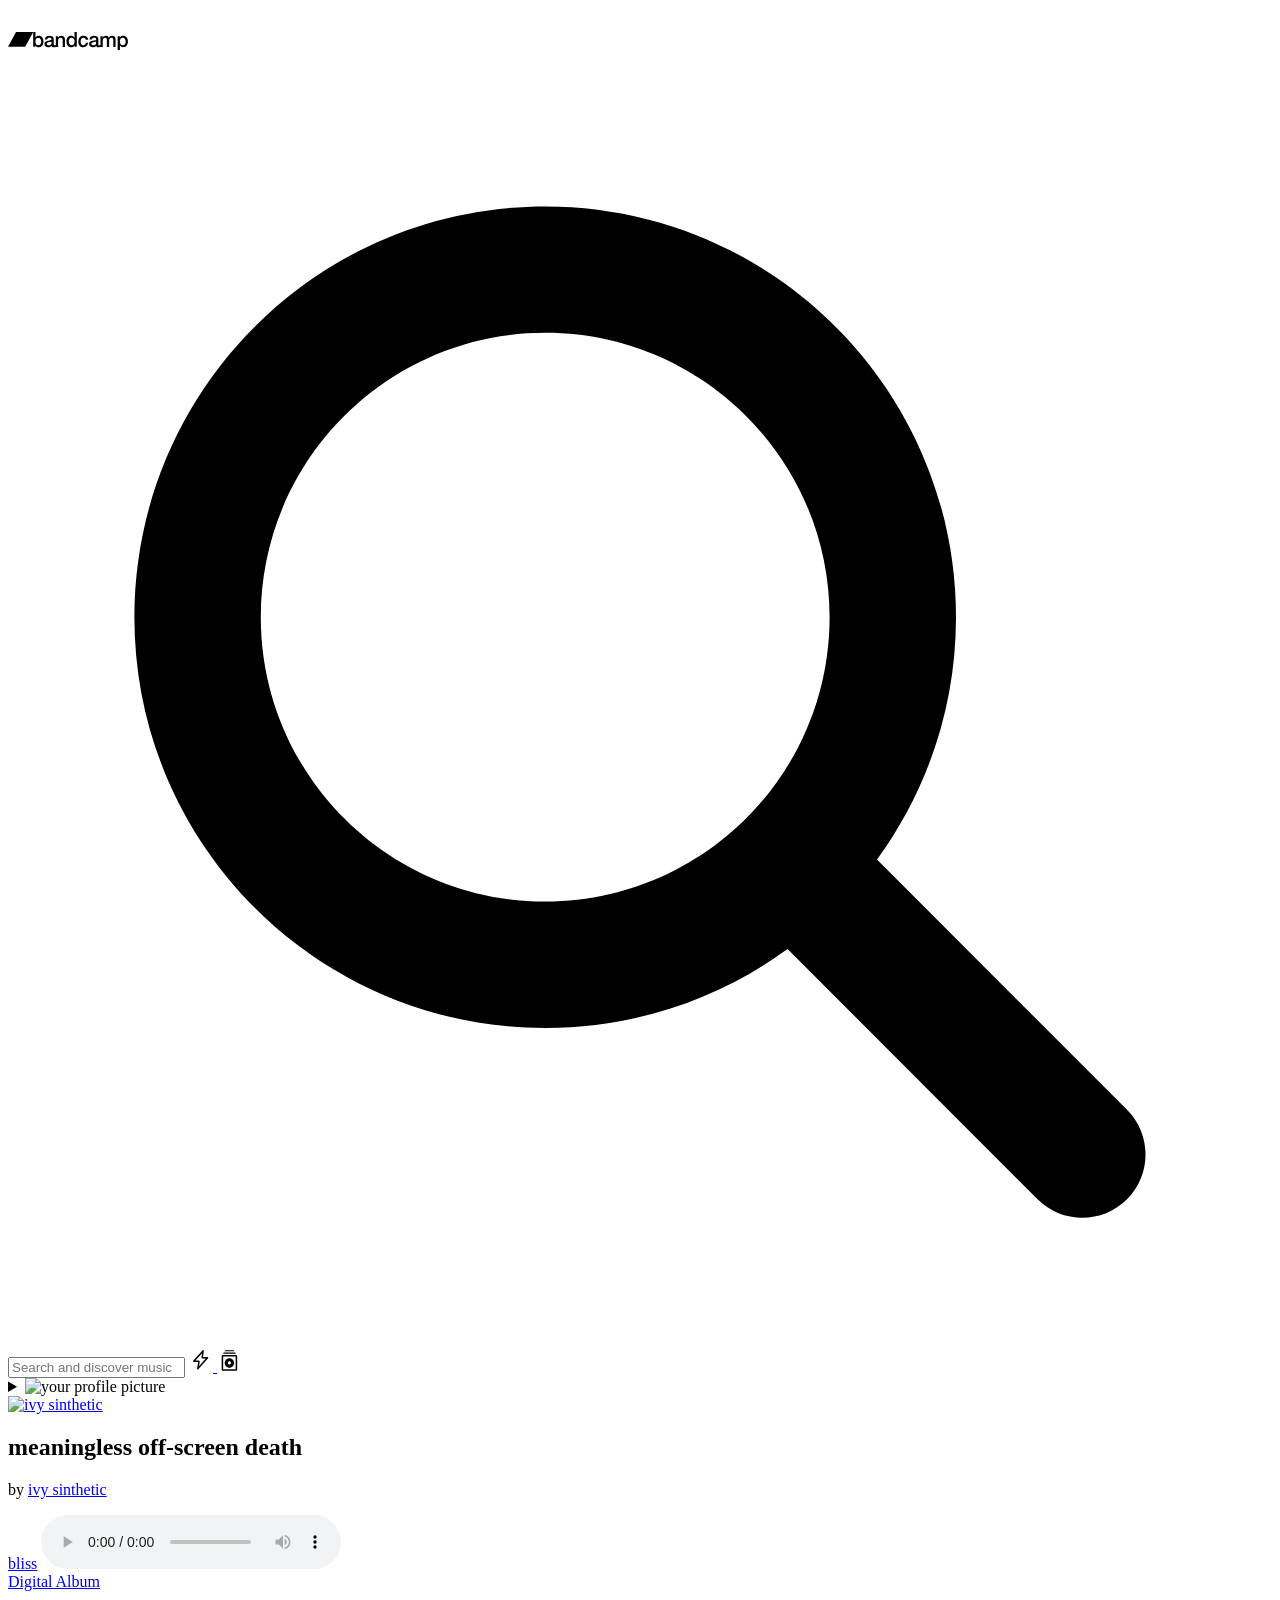
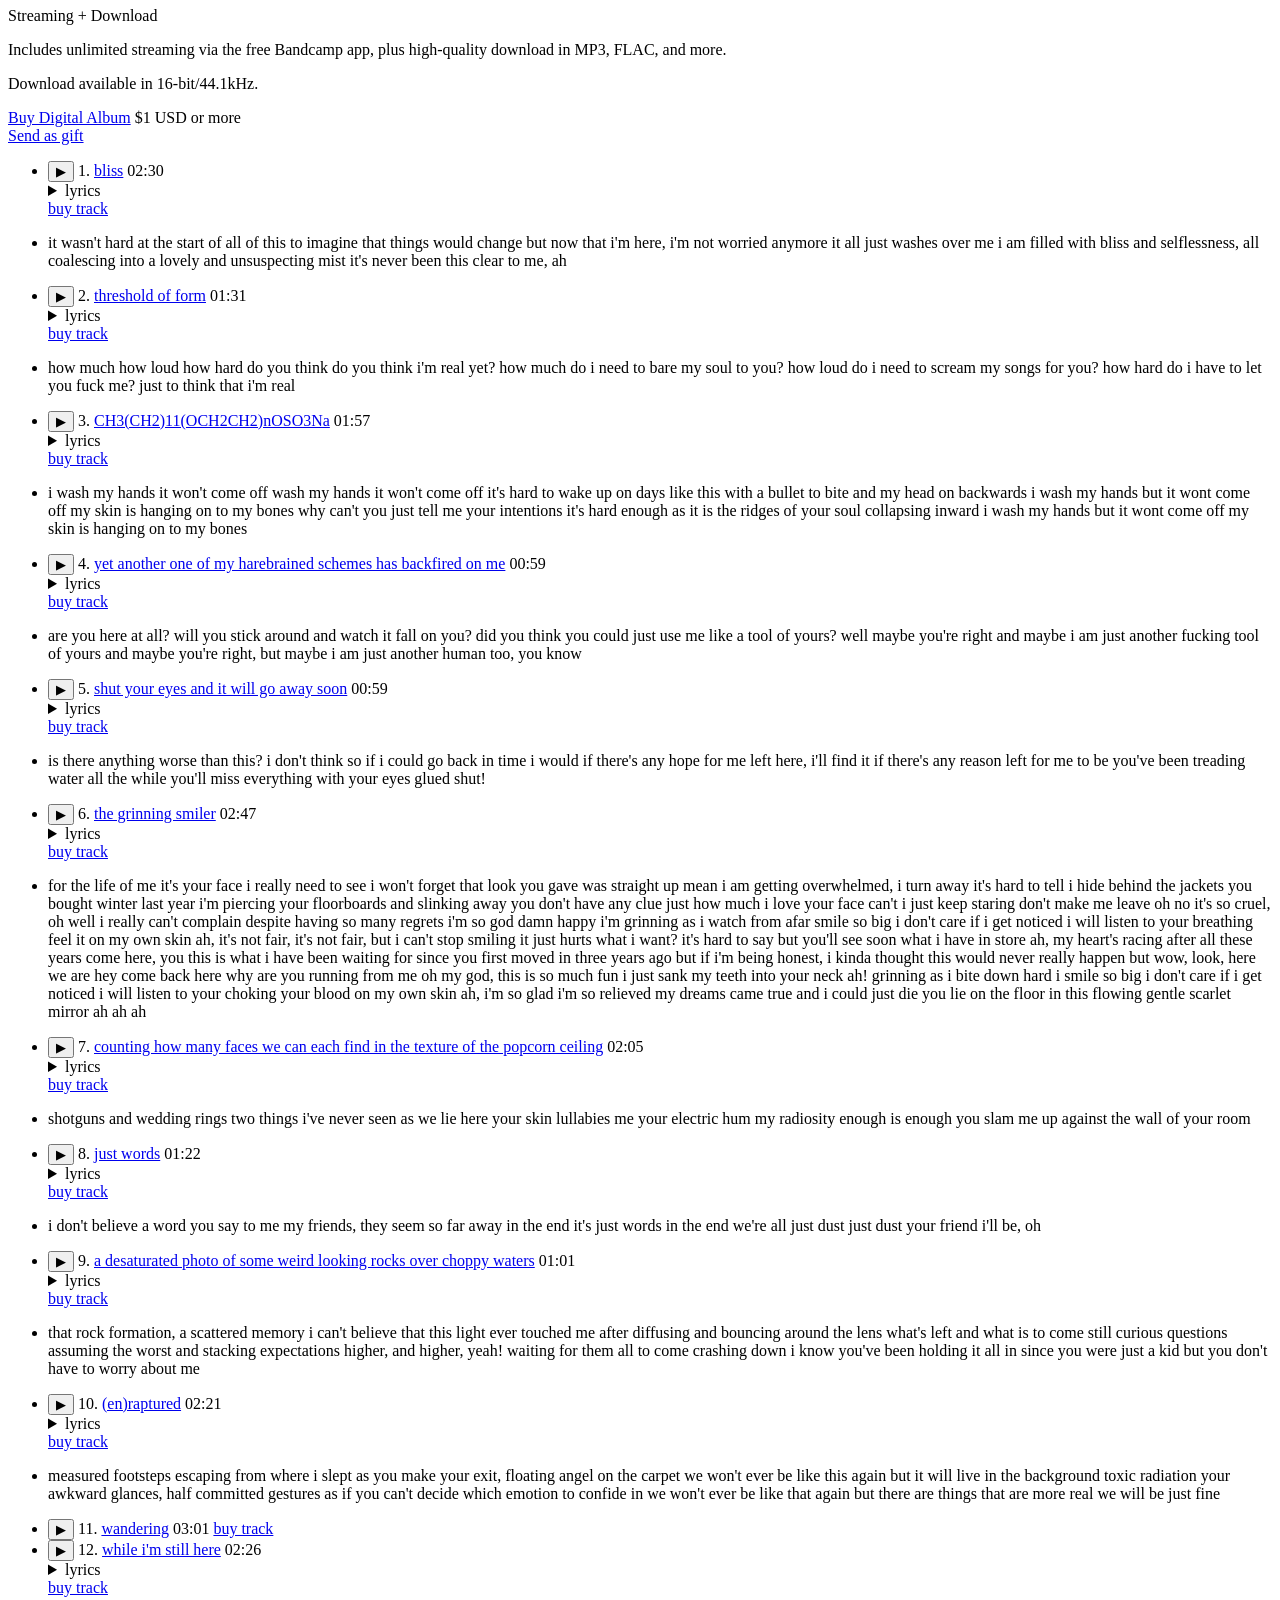
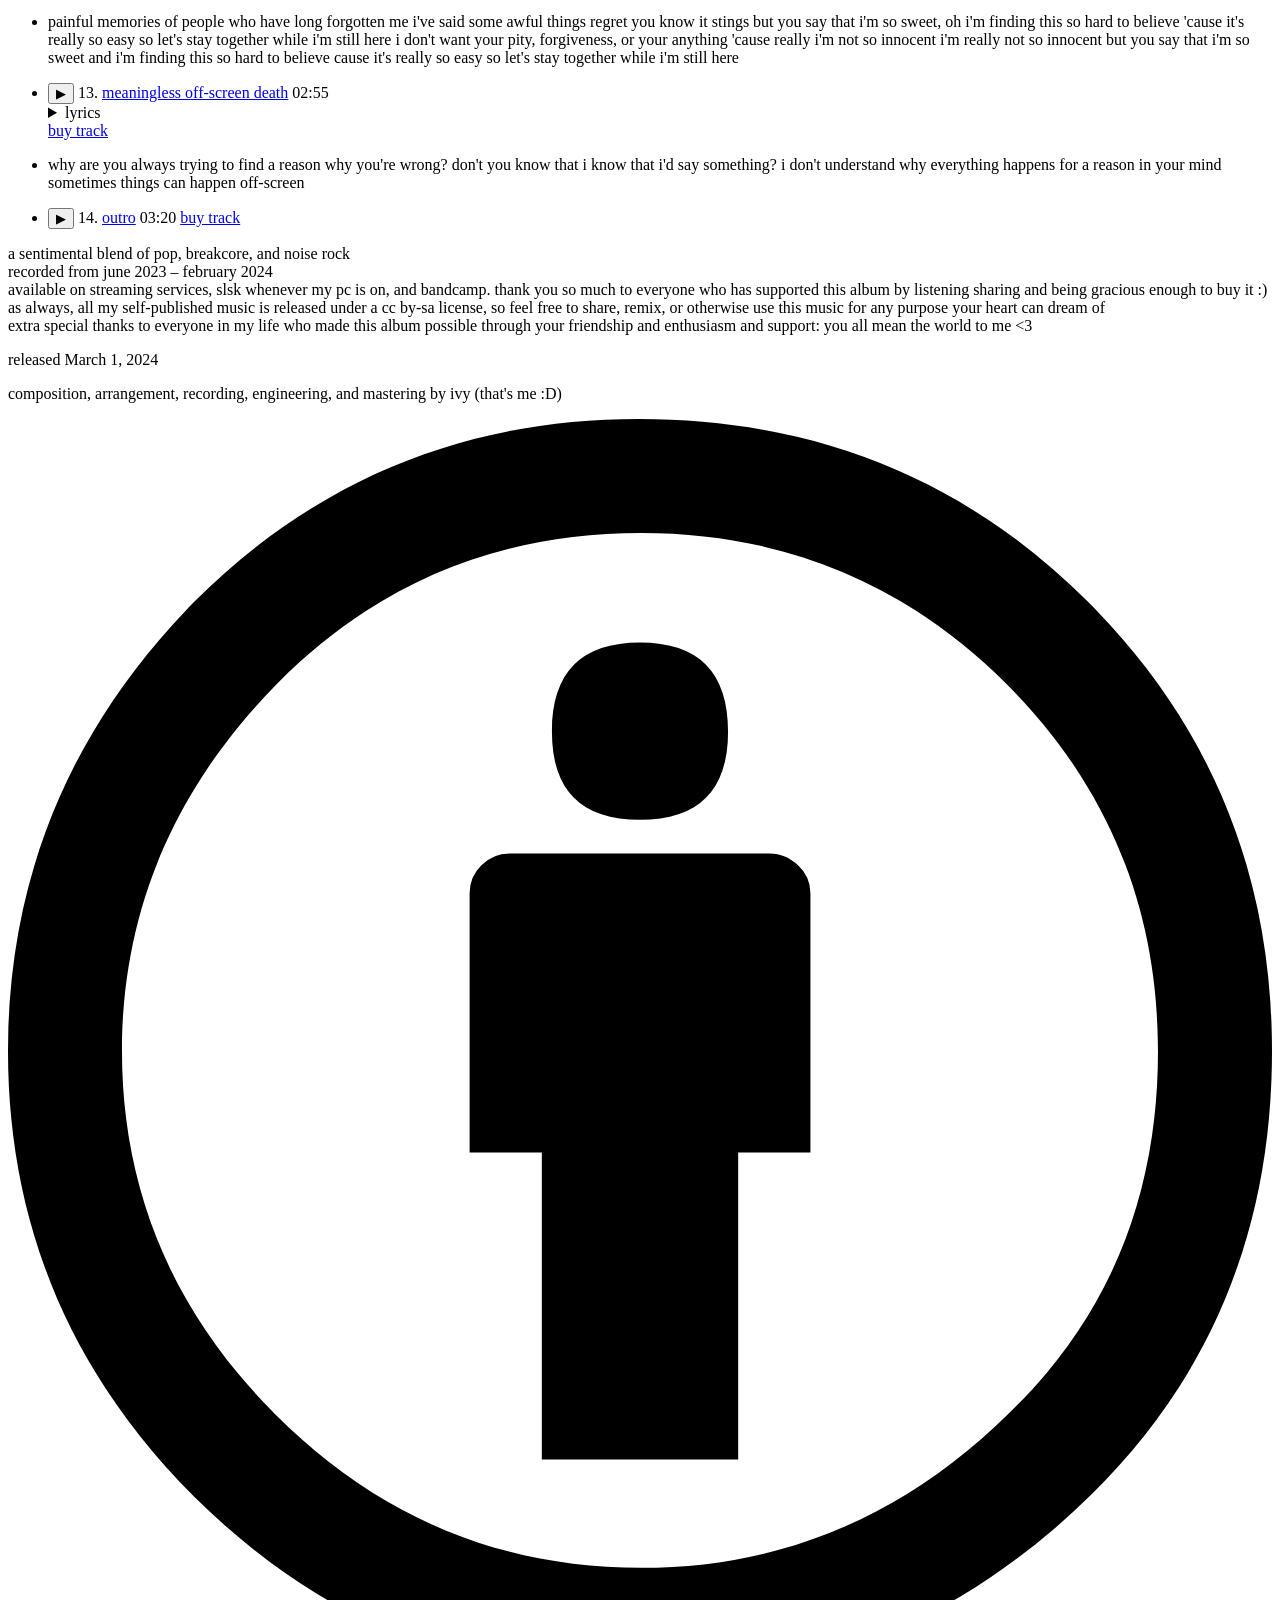
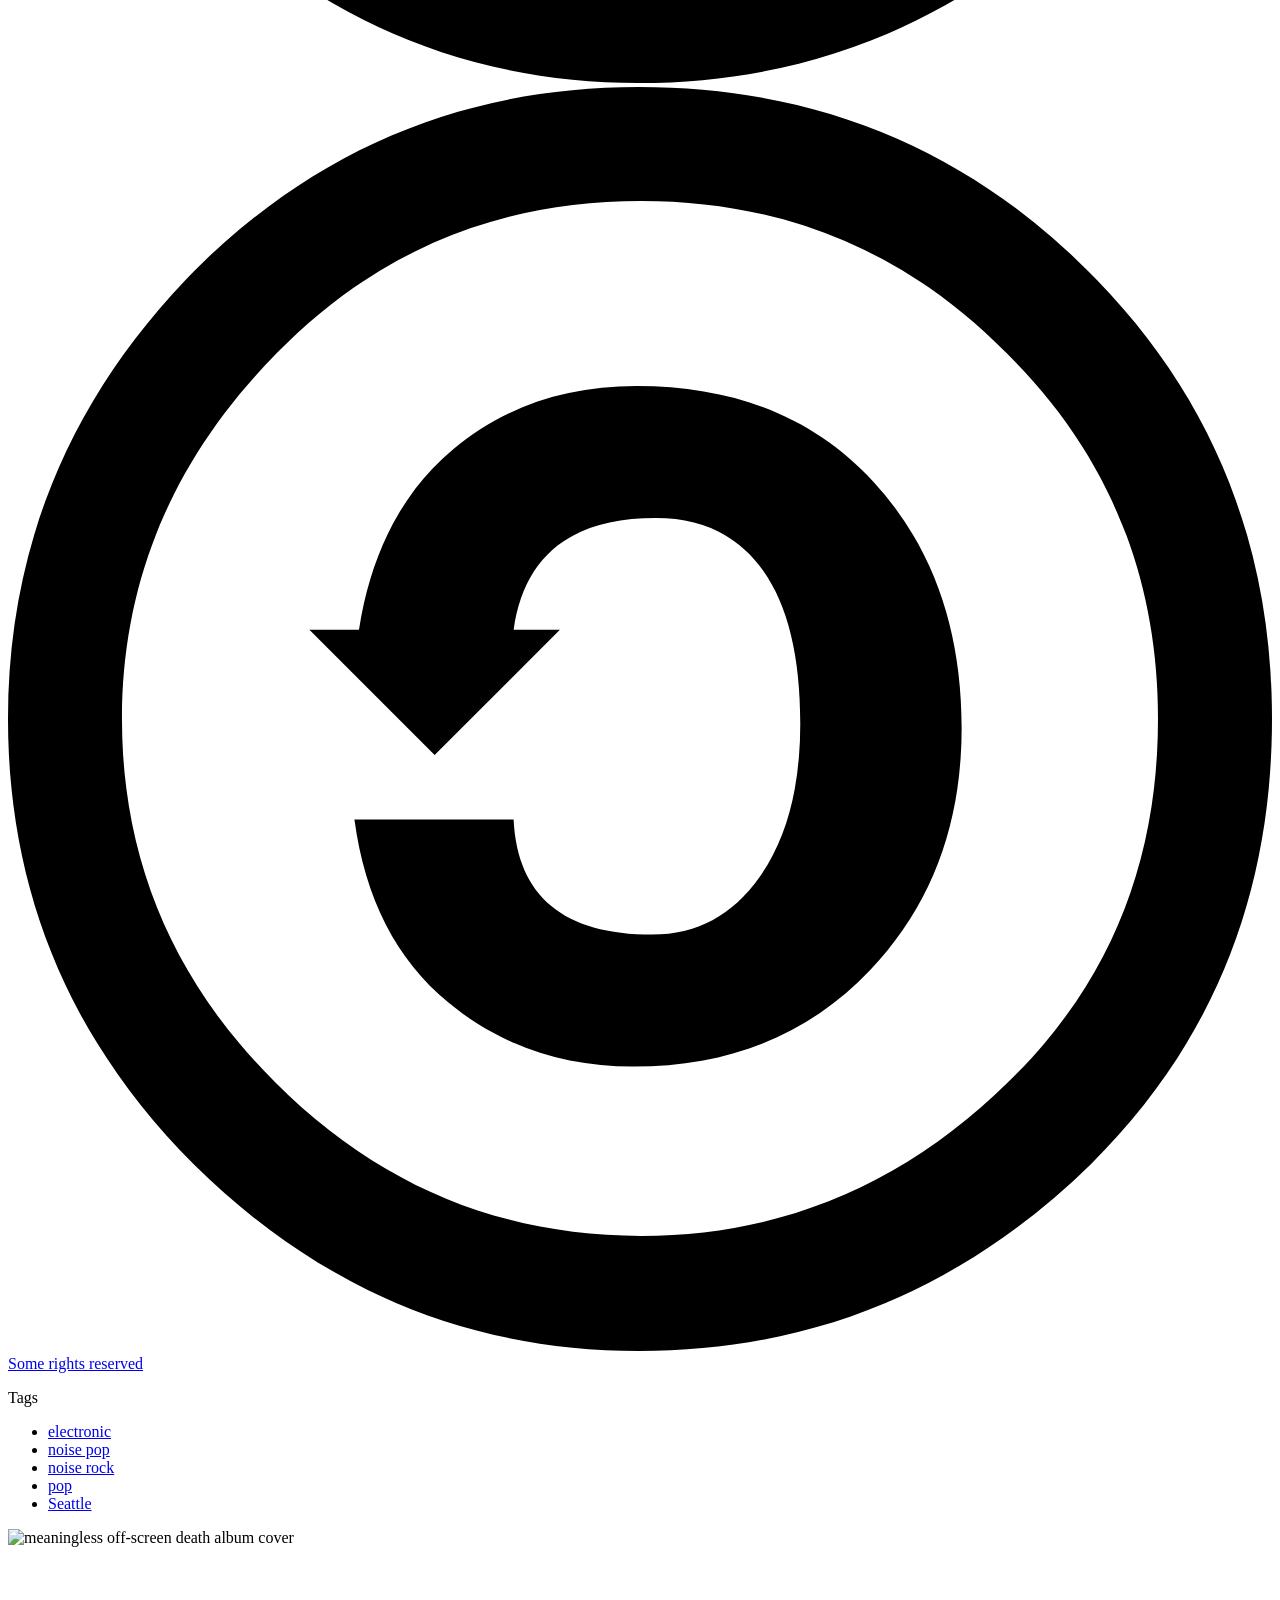
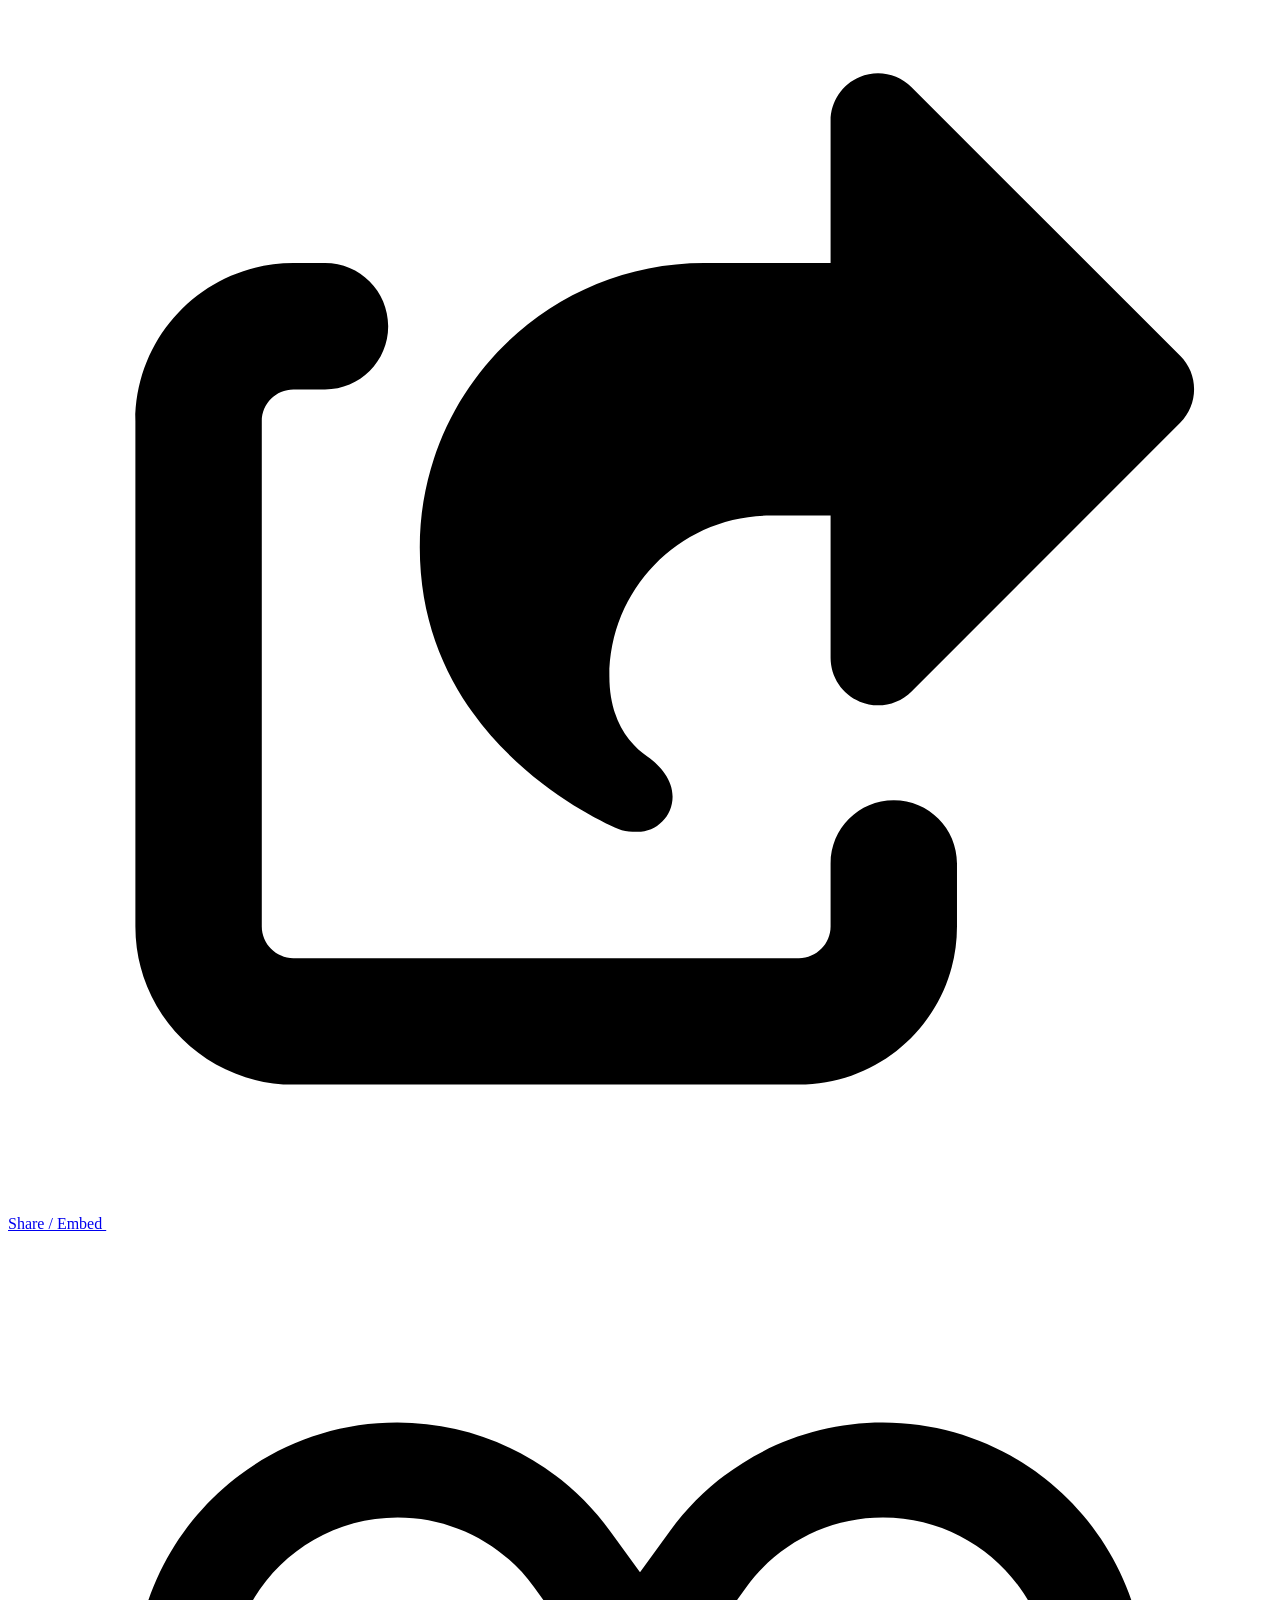
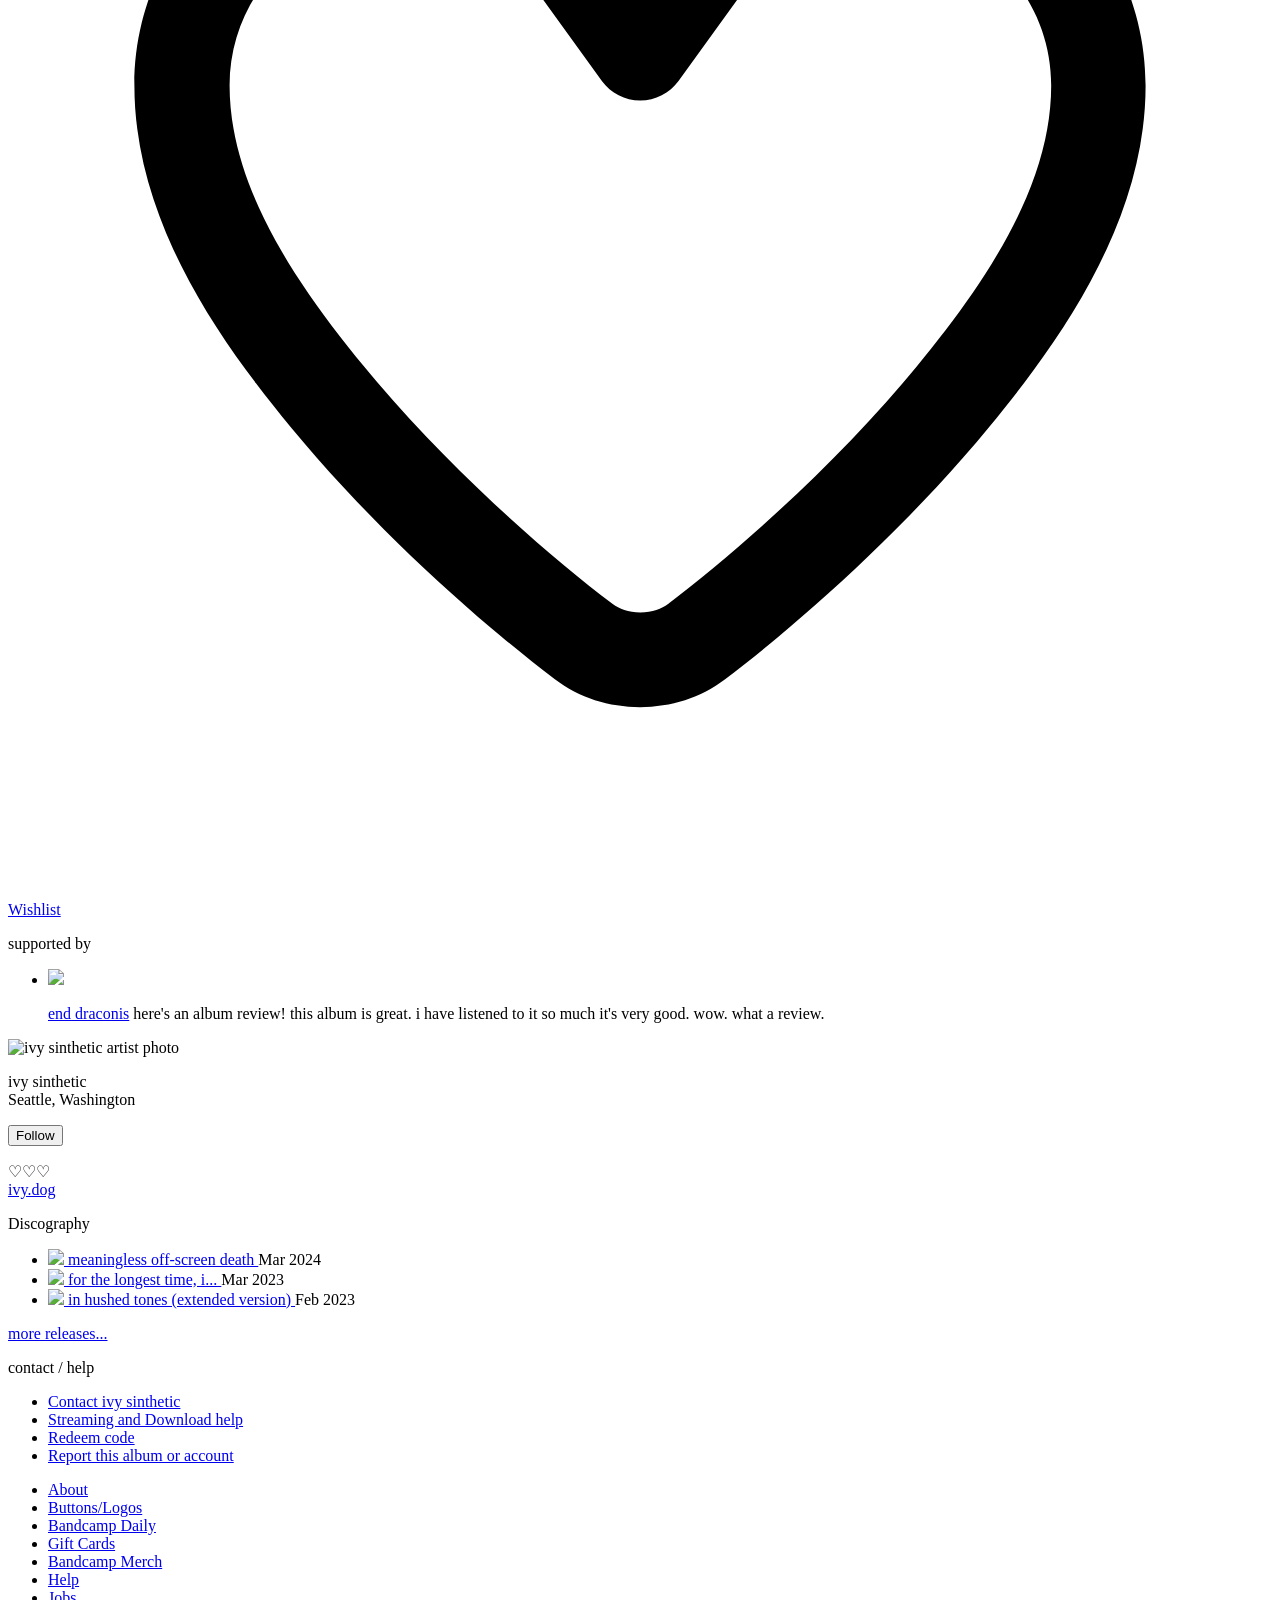
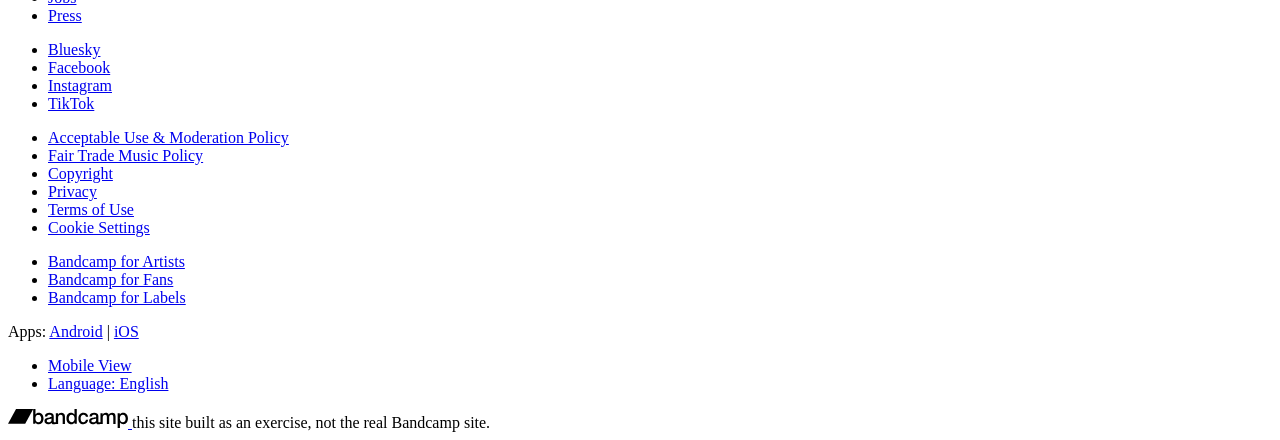
==== commit bd4a52d6: "STUPID STUPID STUPID" ====
--- a/bandcamp/index.html
+++ b/bandcamp/index.html
@@ -4,8 +4,8 @@
         <meta charset="utf-8">
         <meta name="viewport" content="width=device-width, initial-scale=1.0">
         <title>meaningless off-screen death | ivy sinthetic (mimic)</title>
-        <base href="/bandcamp/">
-        <link href="/reset.css" rel="stylesheet">
+        <base href="/web-mimicry/bandcamp/">
+        <link href="/web-mimicry/reset.css" rel="stylesheet">
         <link href="bandcamp.css" rel="stylesheet">
         <link rel="icon" href="resources/album.avif">
     </head>
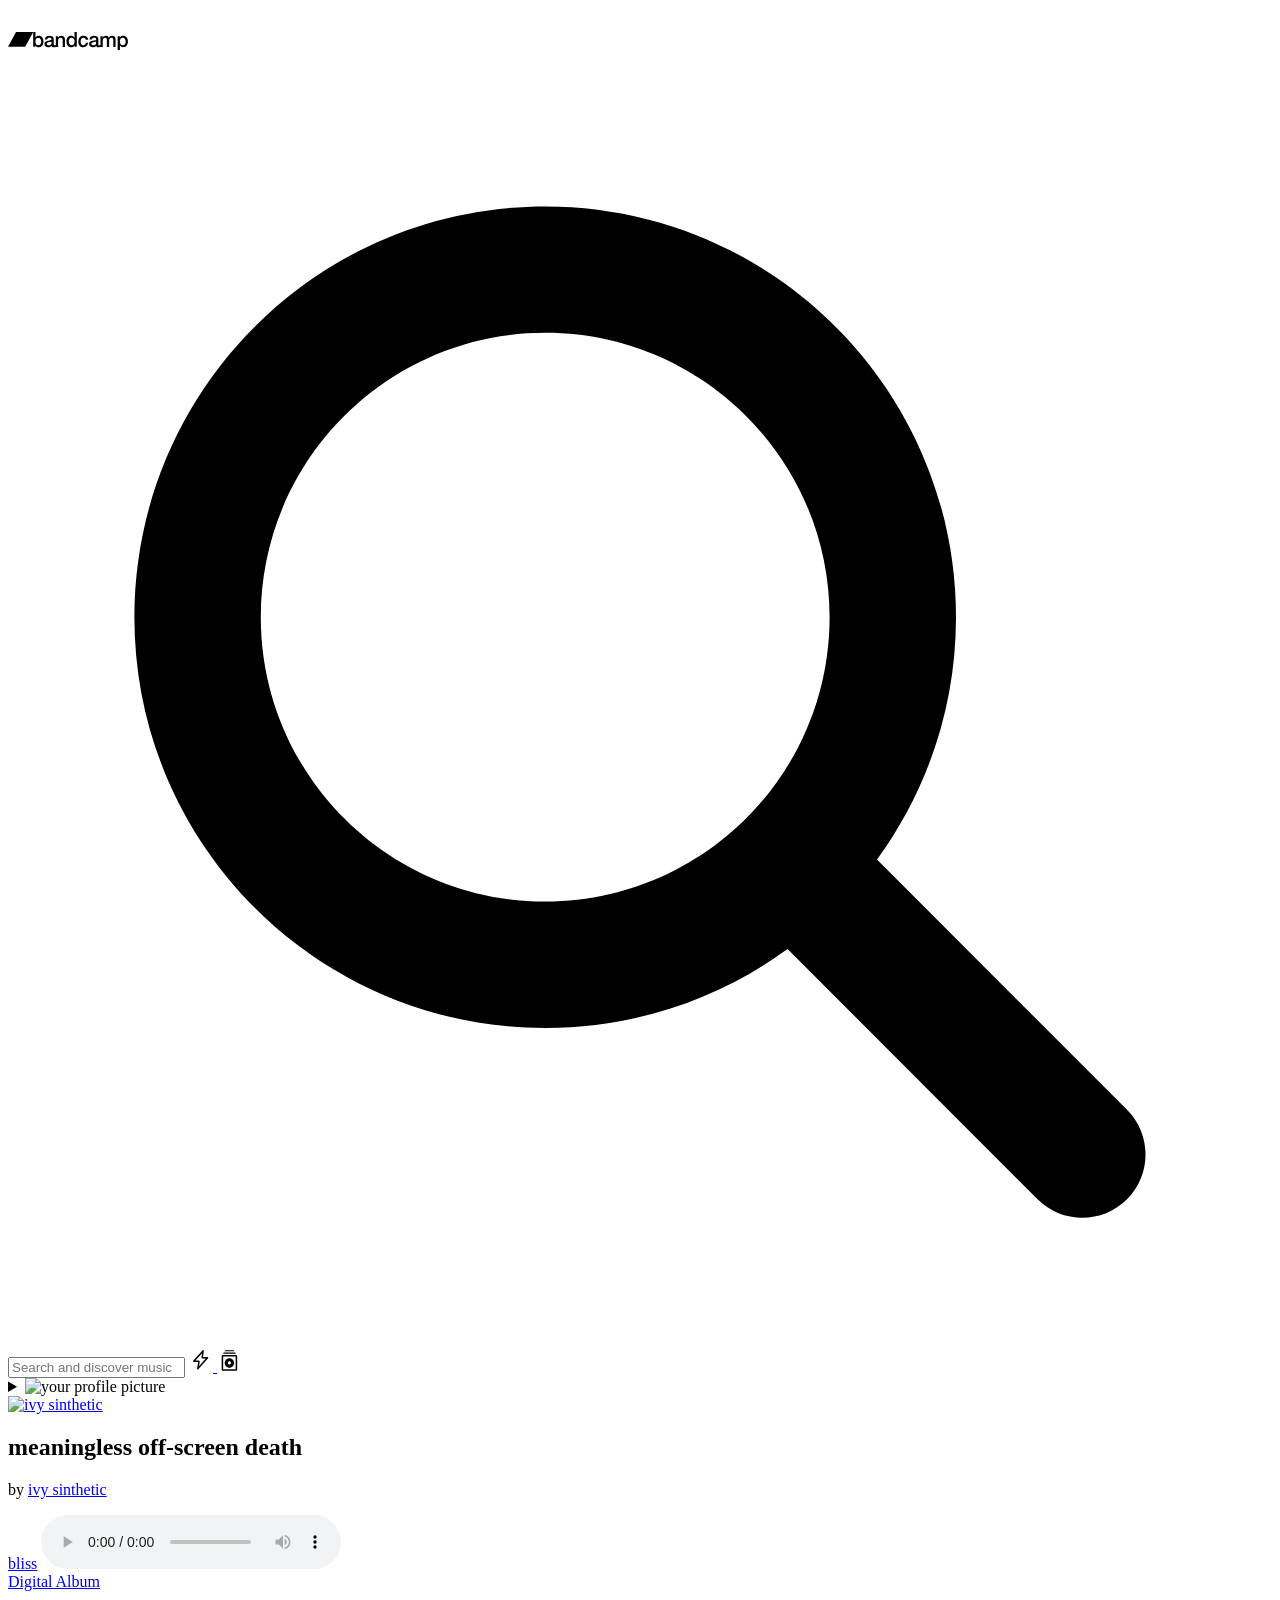
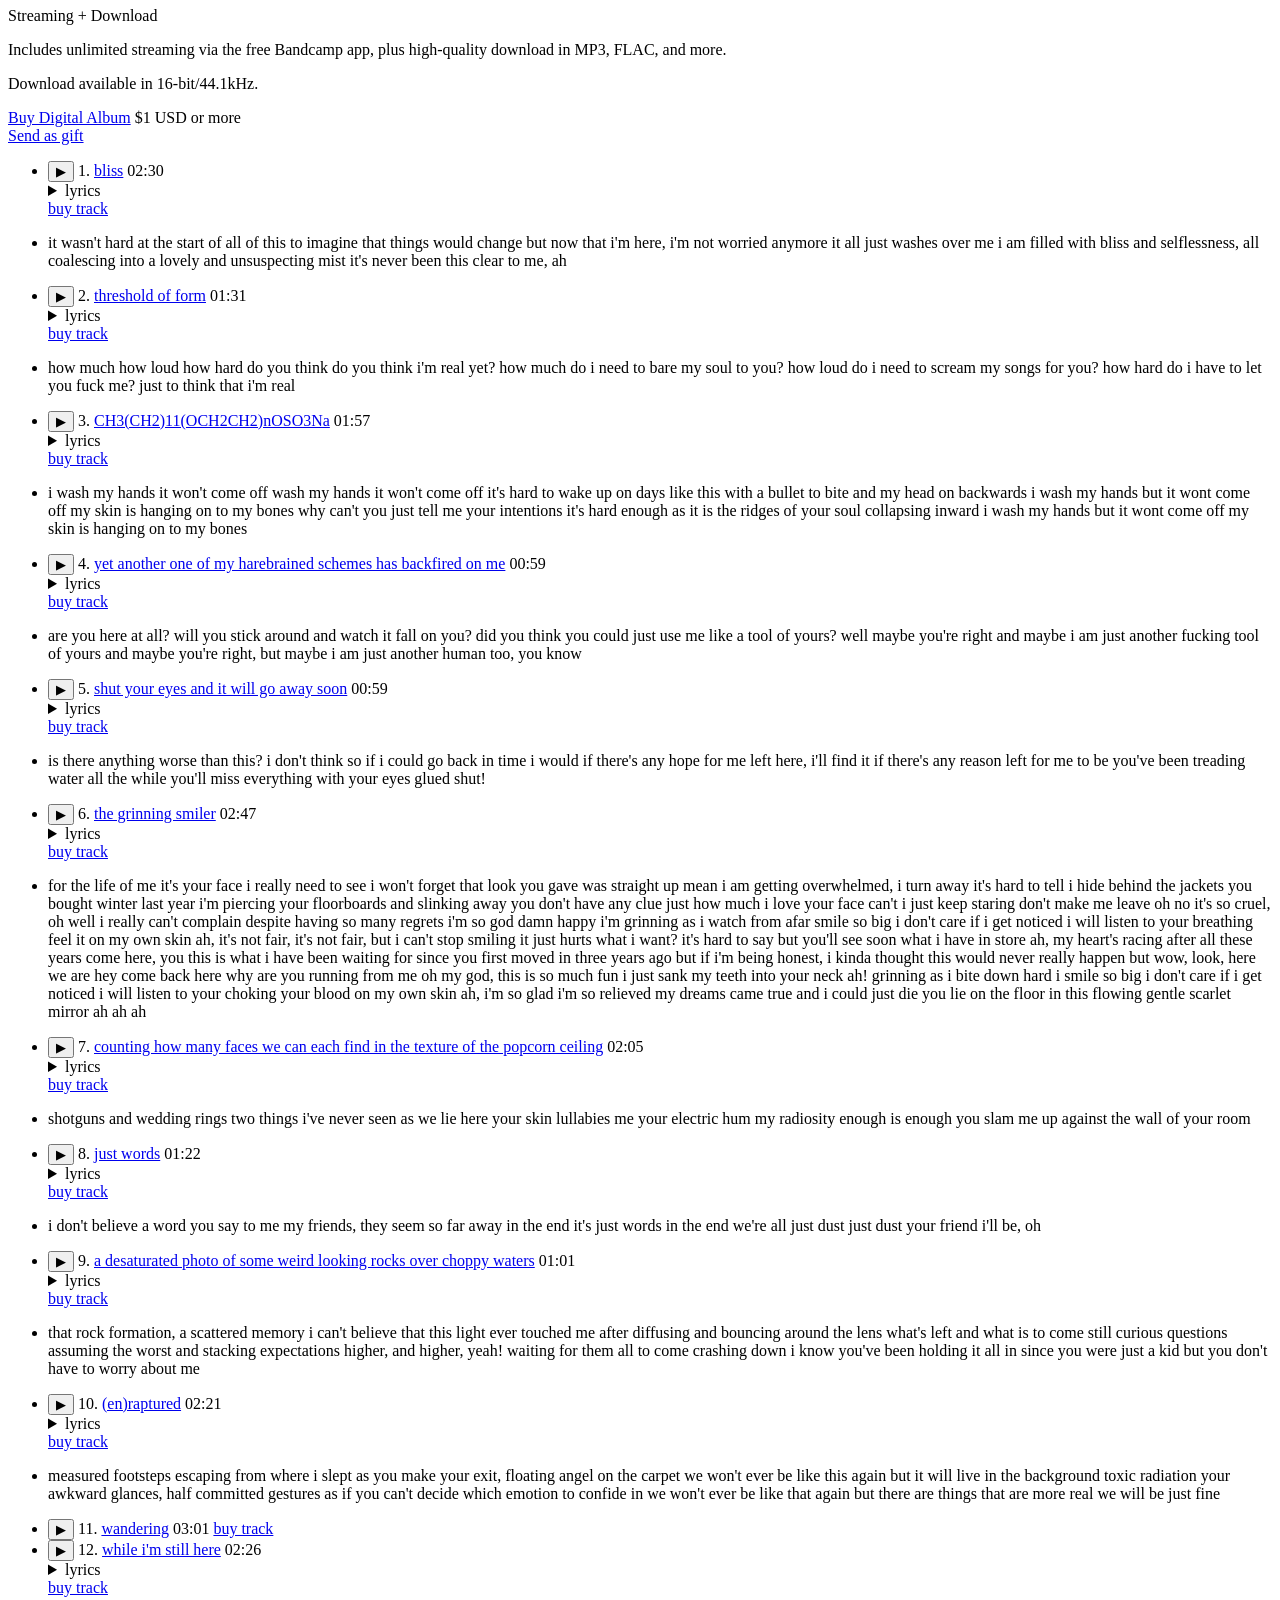
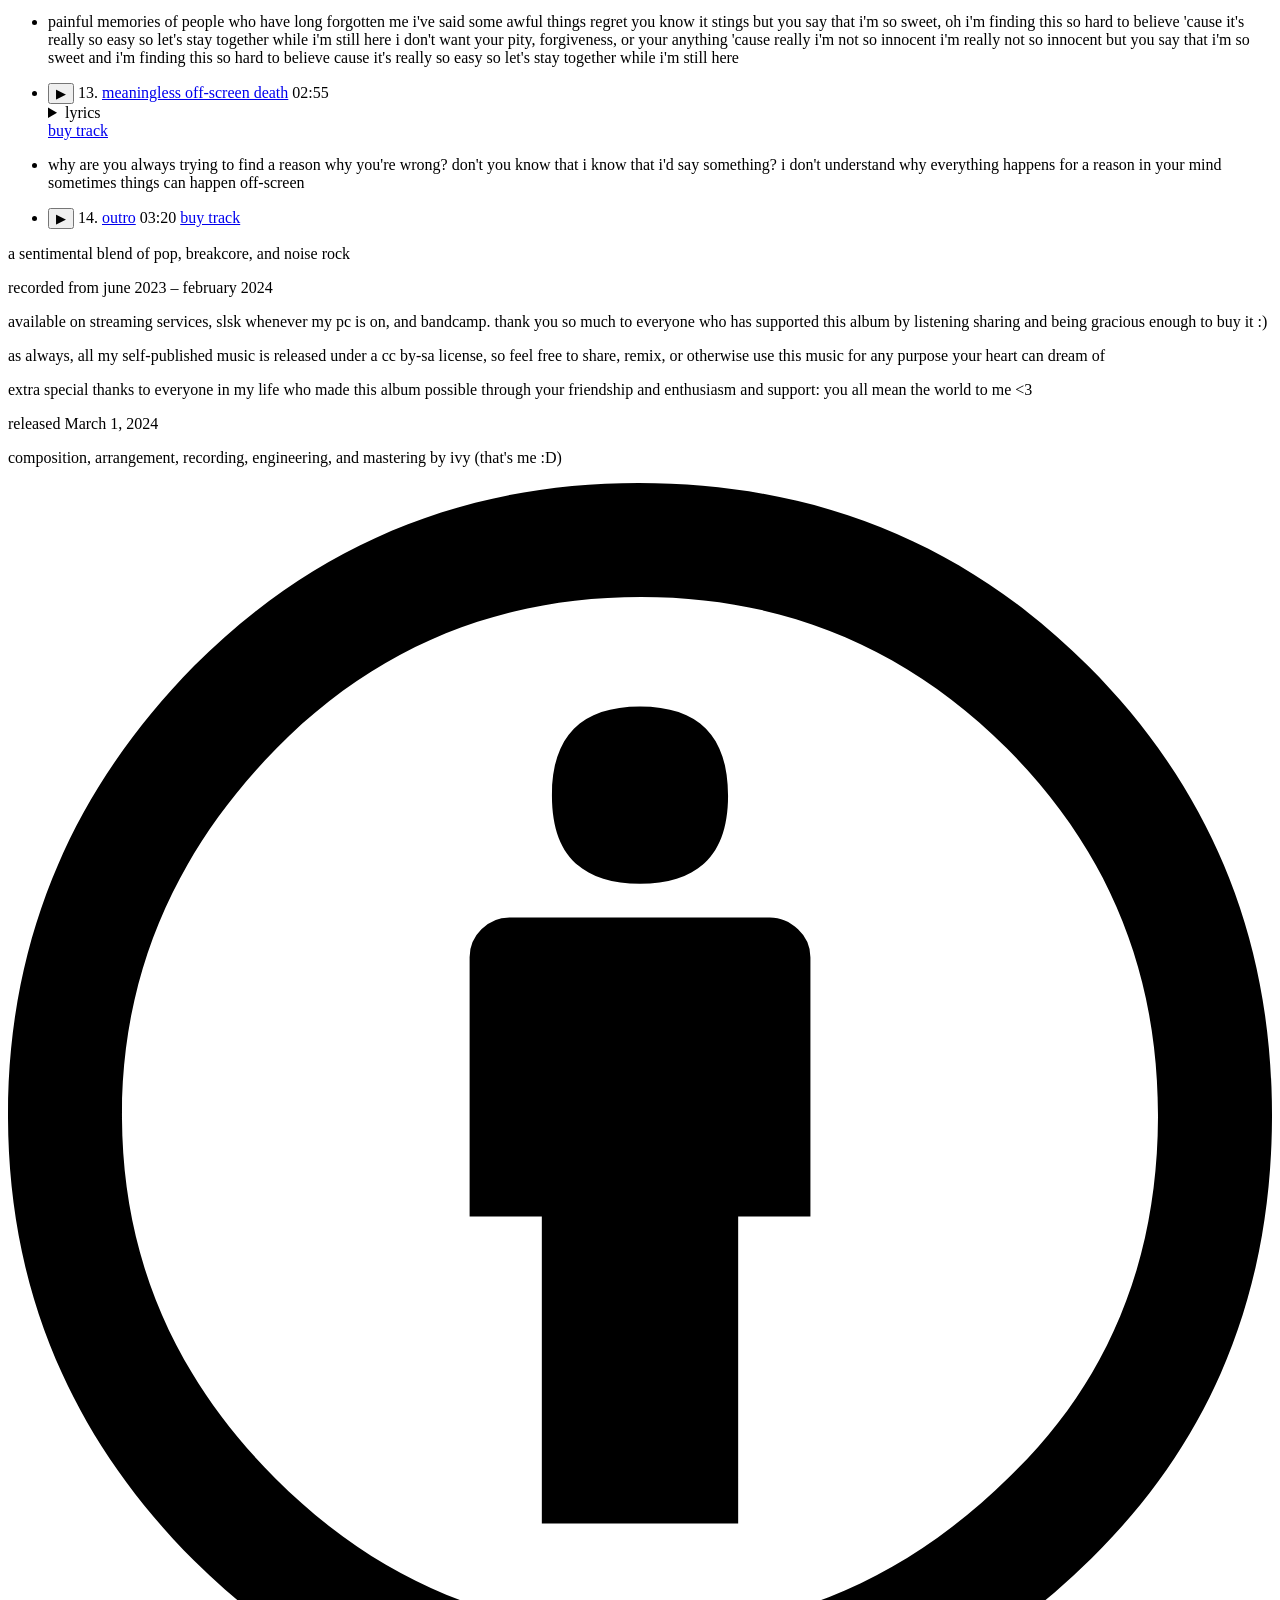
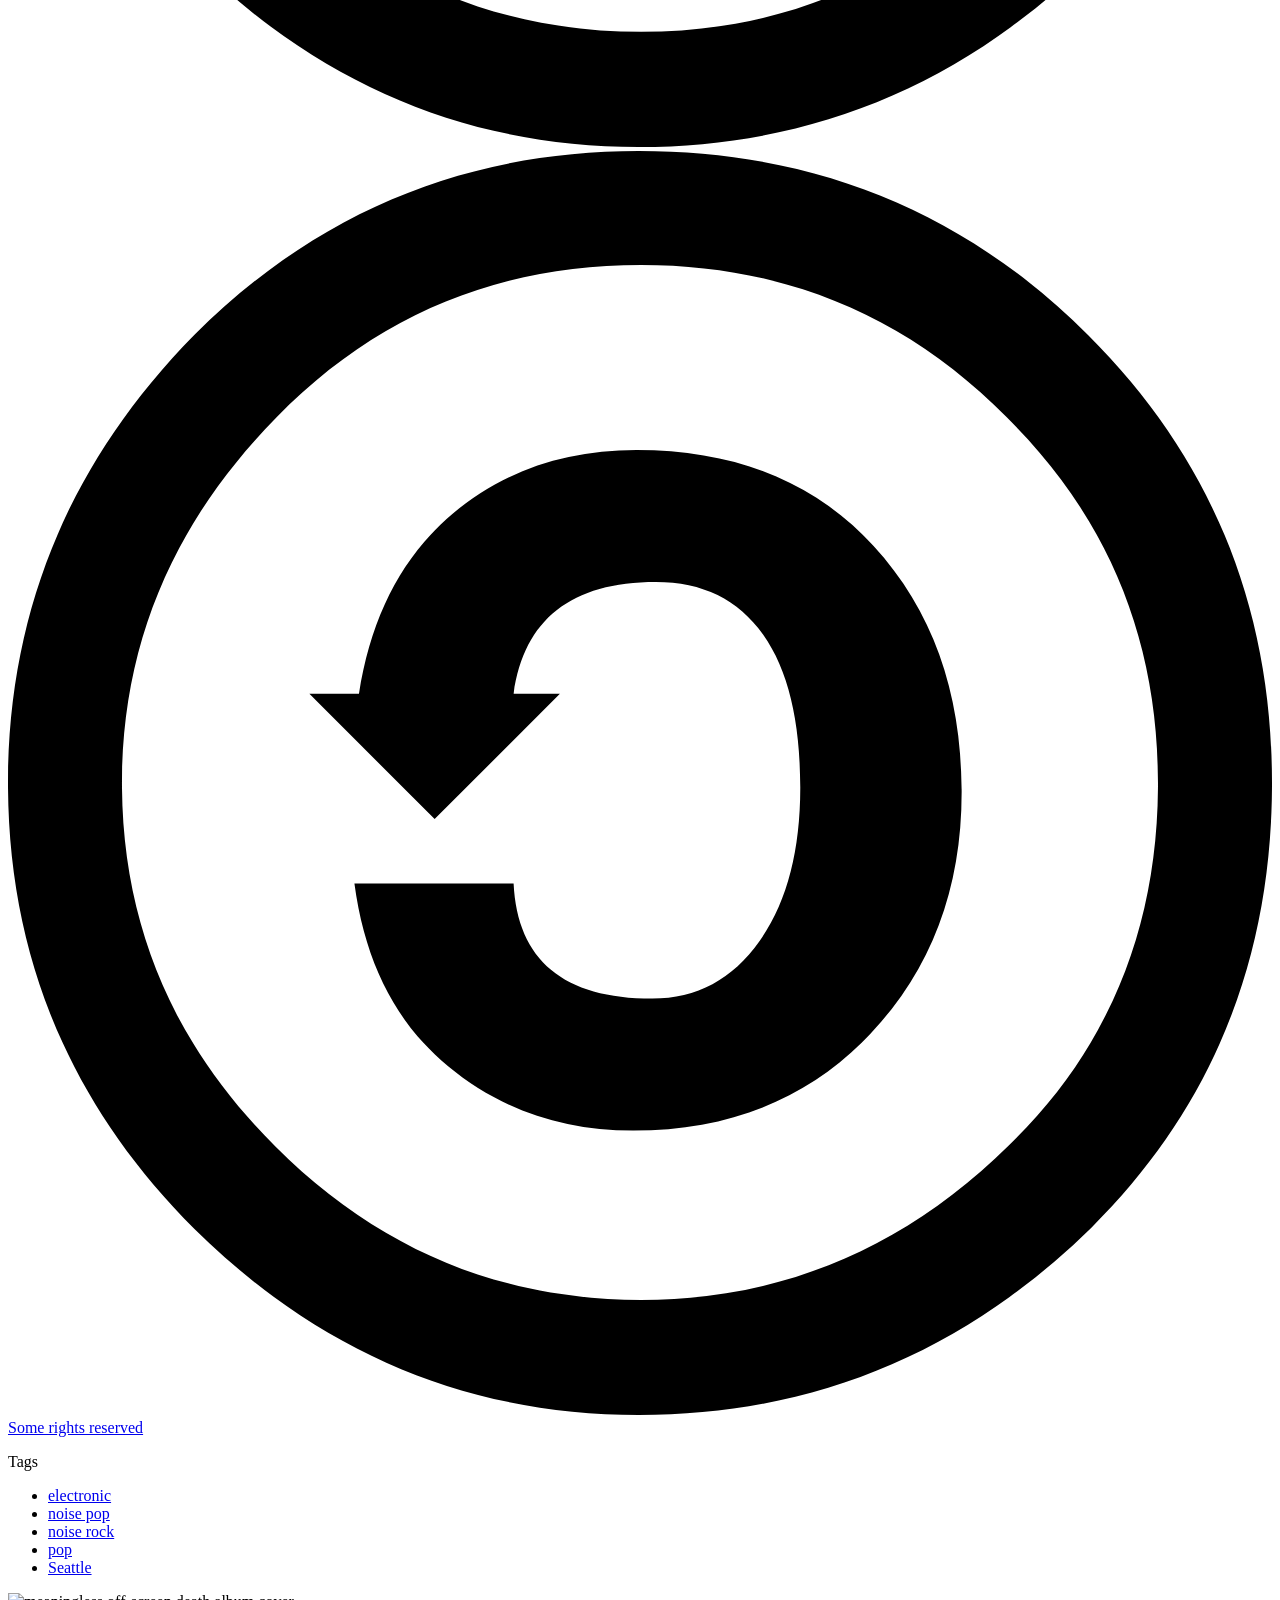
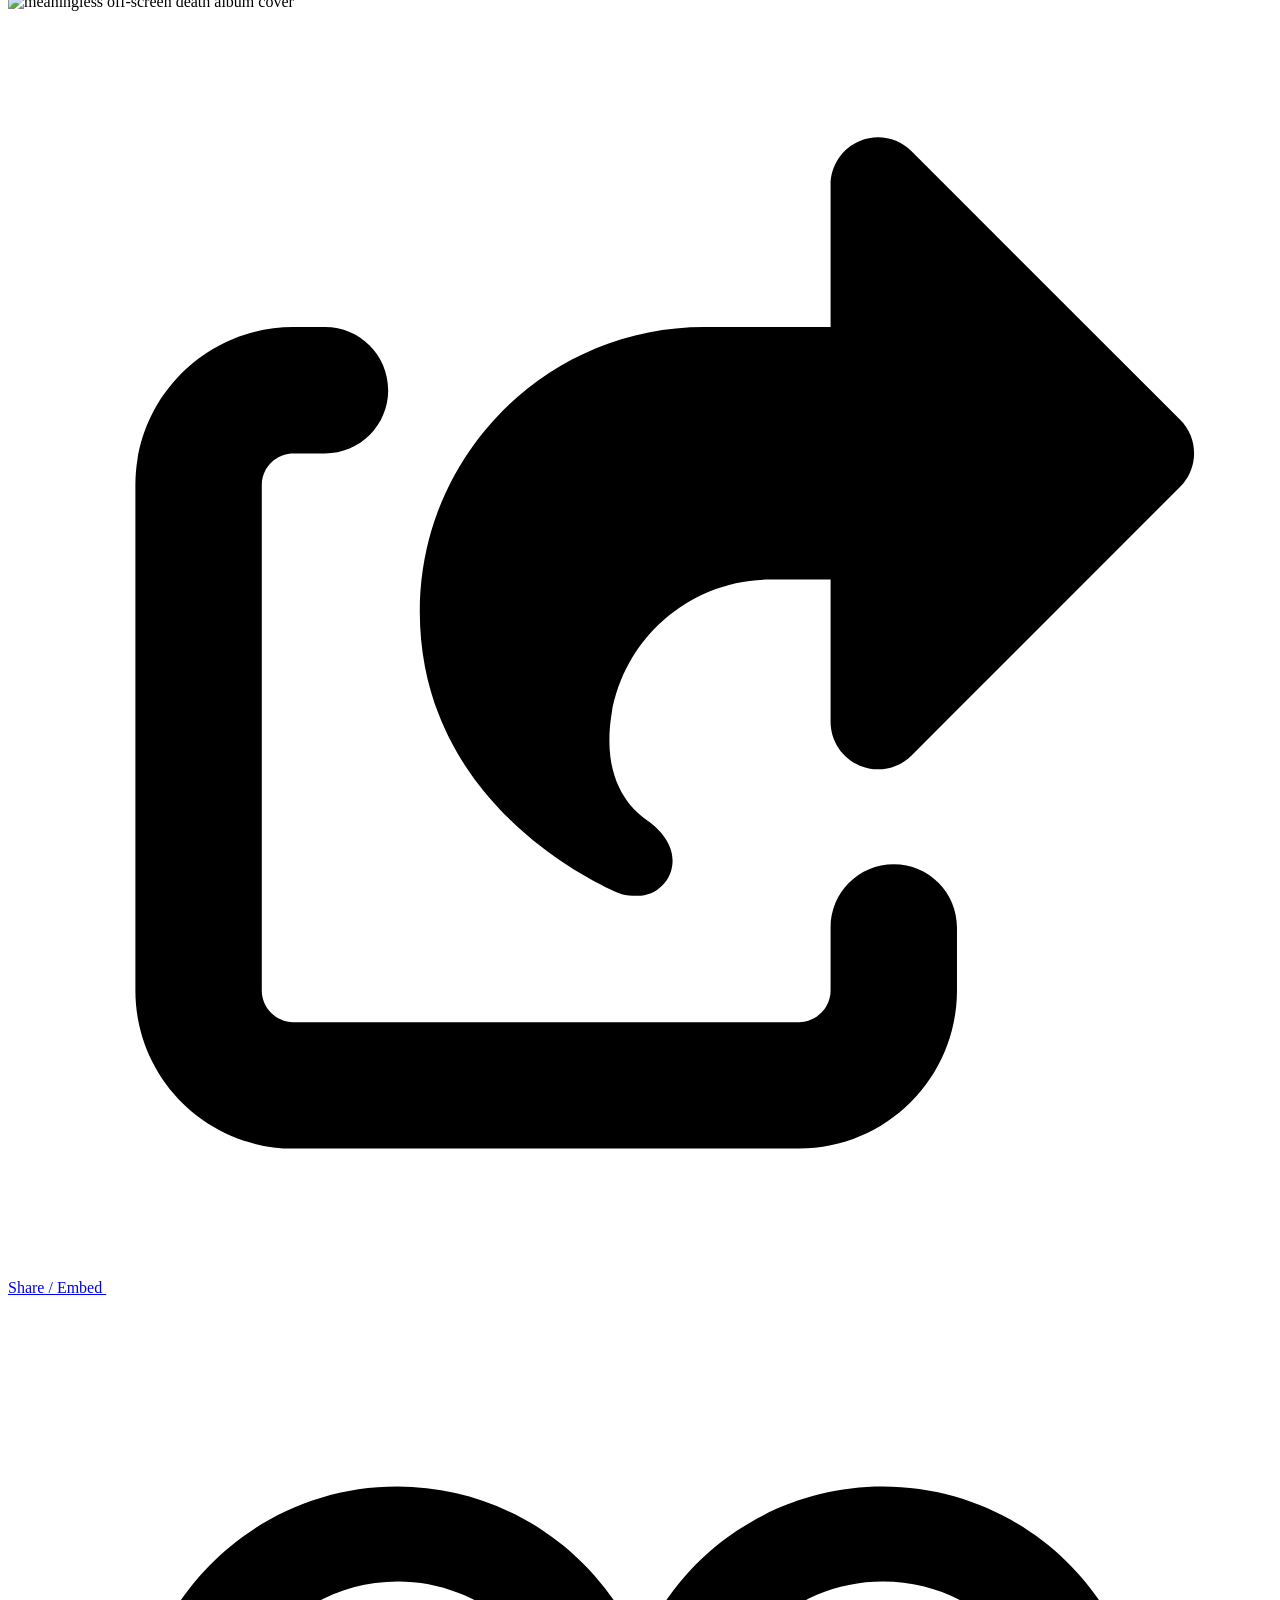
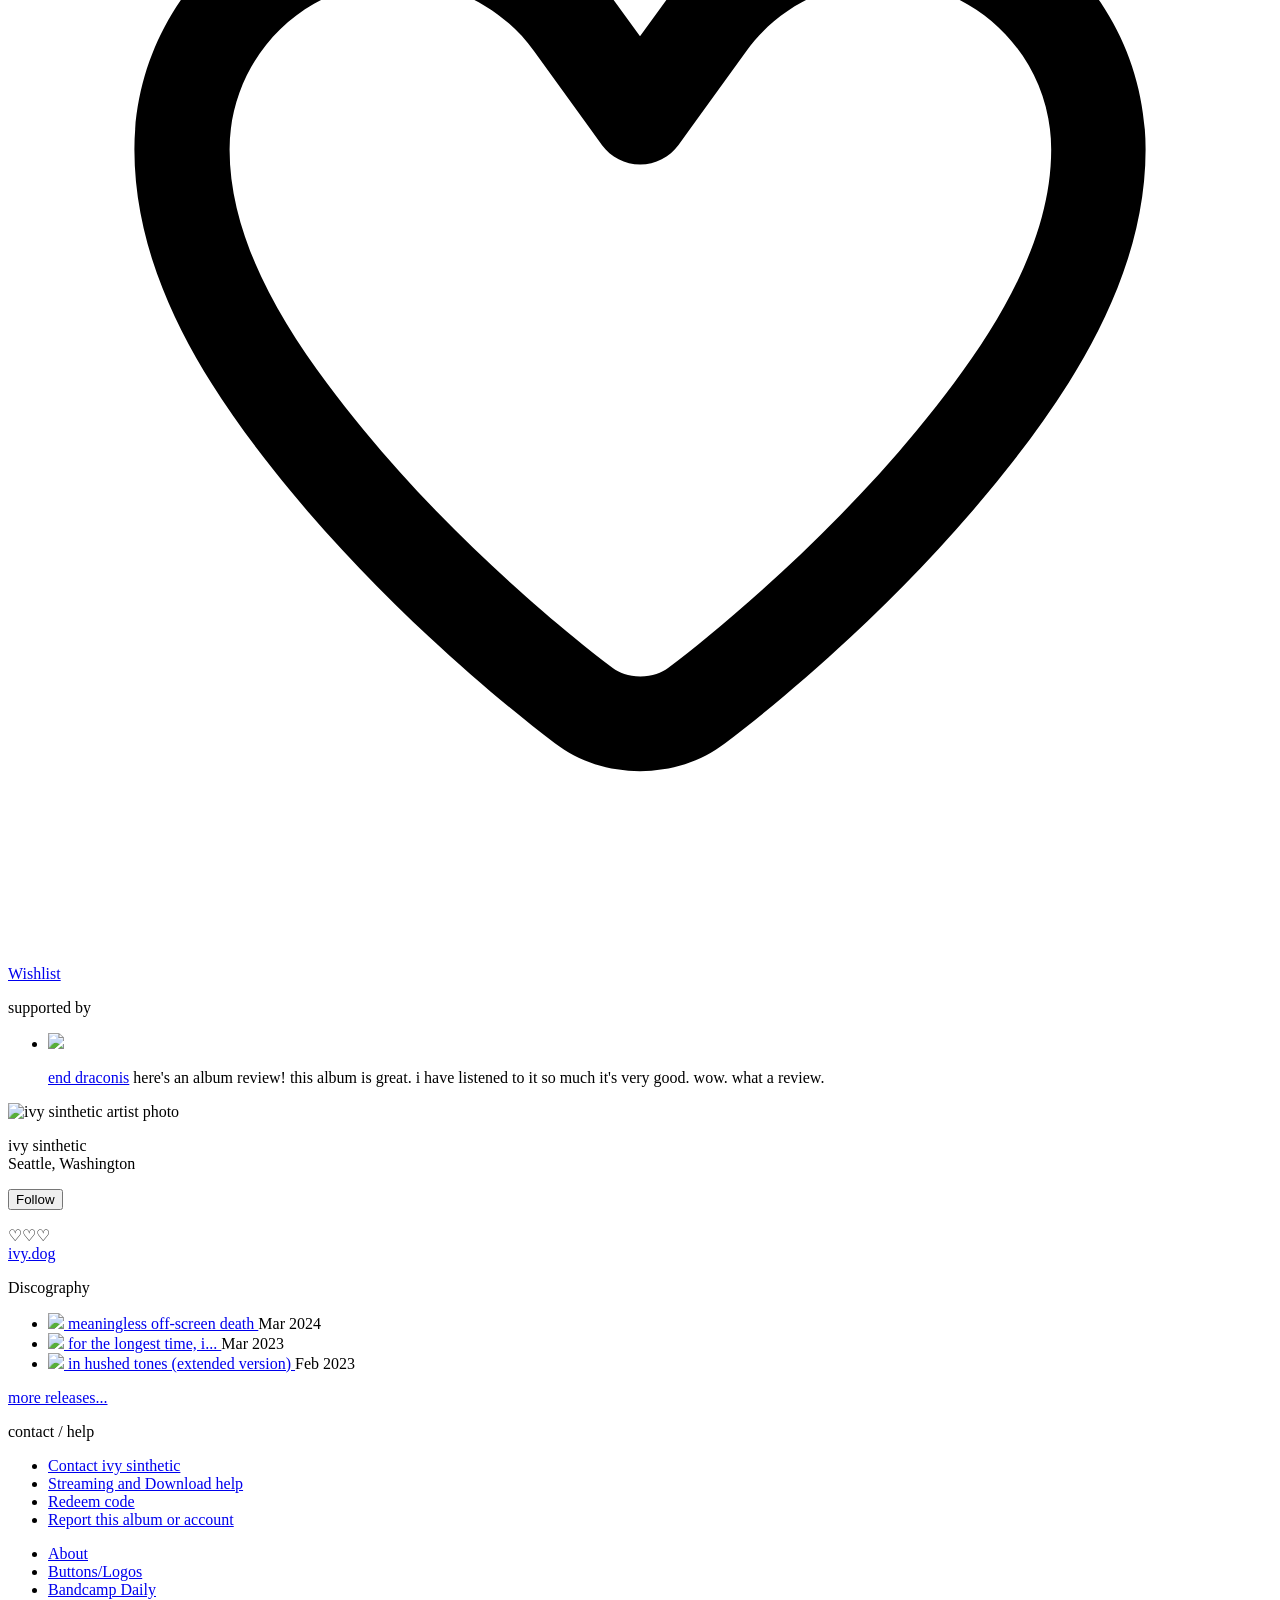
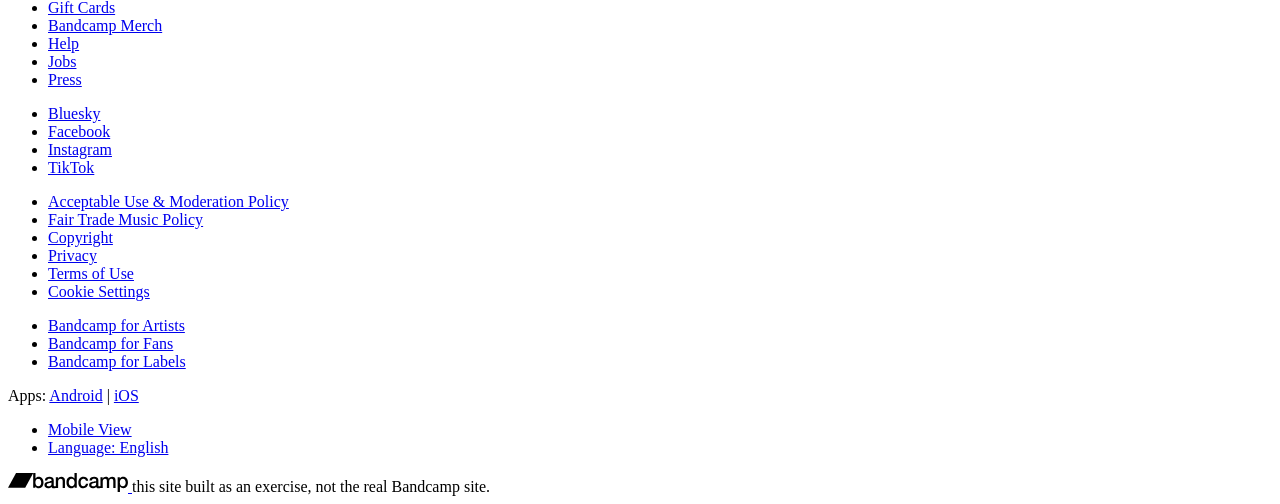
==== commit d27733de: "spacing tweak" ====
--- a/bandcamp/index.html
+++ b/bandcamp/index.html
@@ -516,17 +516,21 @@
                     </ul>
                     <p>
                         a sentimental blend of pop, breakcore, and noise rock
-                        <br>
+                    </p>
+                    <p>
                         recorded from june 2023 &ndash; february 2024
-                        <br>
+                    </p>
+                    <p>
                         available on streaming services, slsk whenever my pc is on, and bandcamp. thank you
                         so much to everyone who has supported this album by listening sharing and being
                         gracious enough to buy it :)
-                        <br>
+                    </p>
+                    <p>
                         as always, all my self-published music is released under a cc by-sa license, so
                         feel free to share, remix, or otherwise use this music for any purpose your heart
                         can dream of
-                        <br>
+                    </p>
+                    <p>
                         extra special thanks to everyone in my life who made this album possible through
                         your friendship and enthusiasm and support: you all mean the world to me &lt;3
                     </p>
